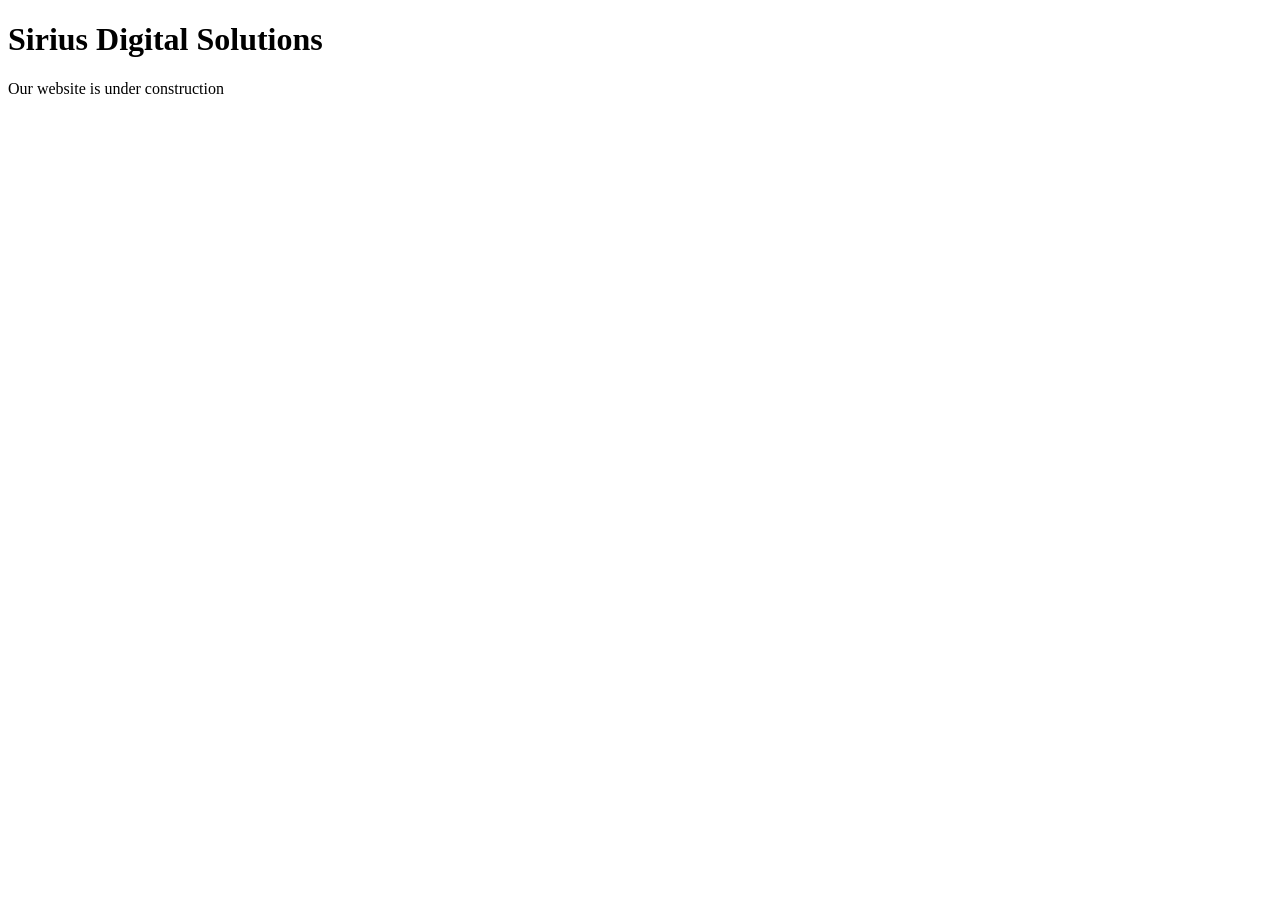
==== docs/index.html @ e901e03c "add index.html" ====
<!DOCTYPE html>
<html lang="en">
  <head>
    <meta charset="UTF-8" />
    <meta http-equiv="X-UA-Compatible" content="IE=edge" />
    <meta name="viewport" content="width=device-width, initial-scale=1.0" />
    <title>Sirius Digital Solutions</title>
  </head>
  <body>
    <h1>Sirius Digital Solutions</h1>
    <p>Our website is under construction</p>
  </body>
</html>
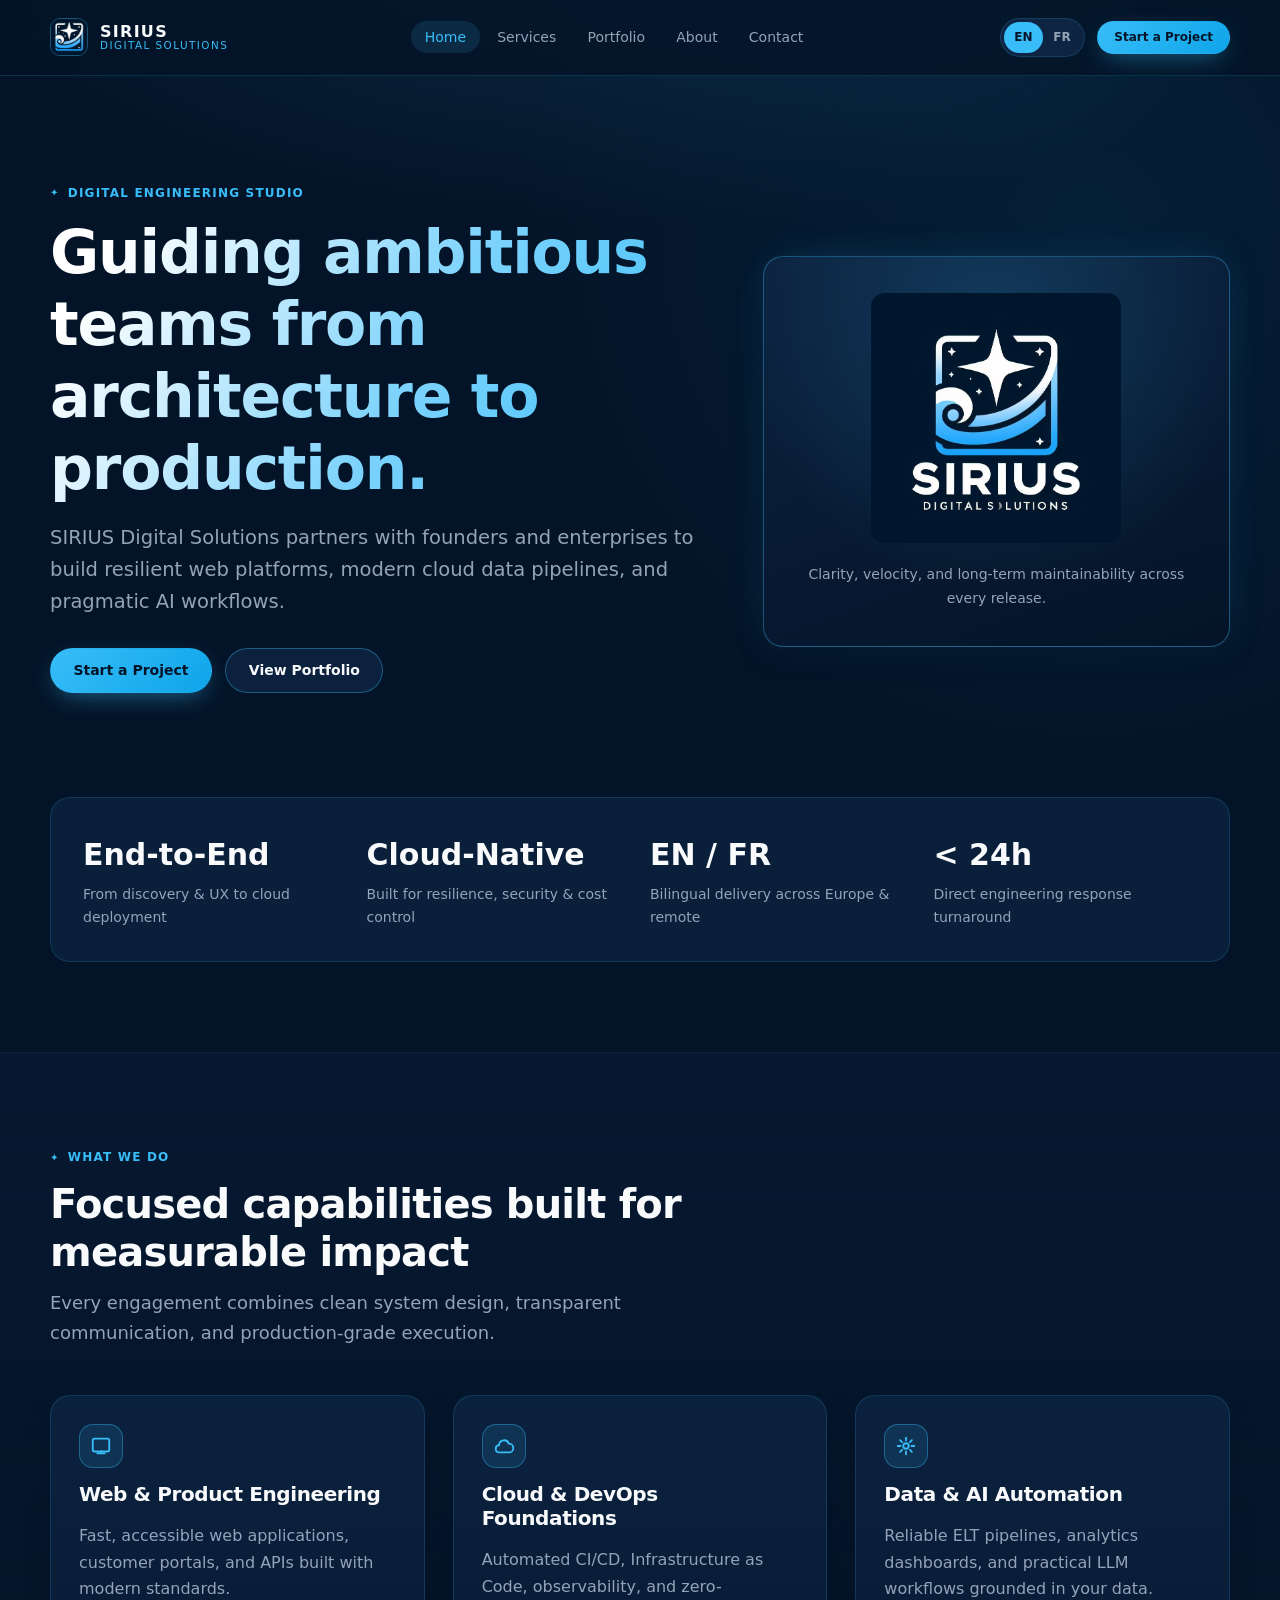
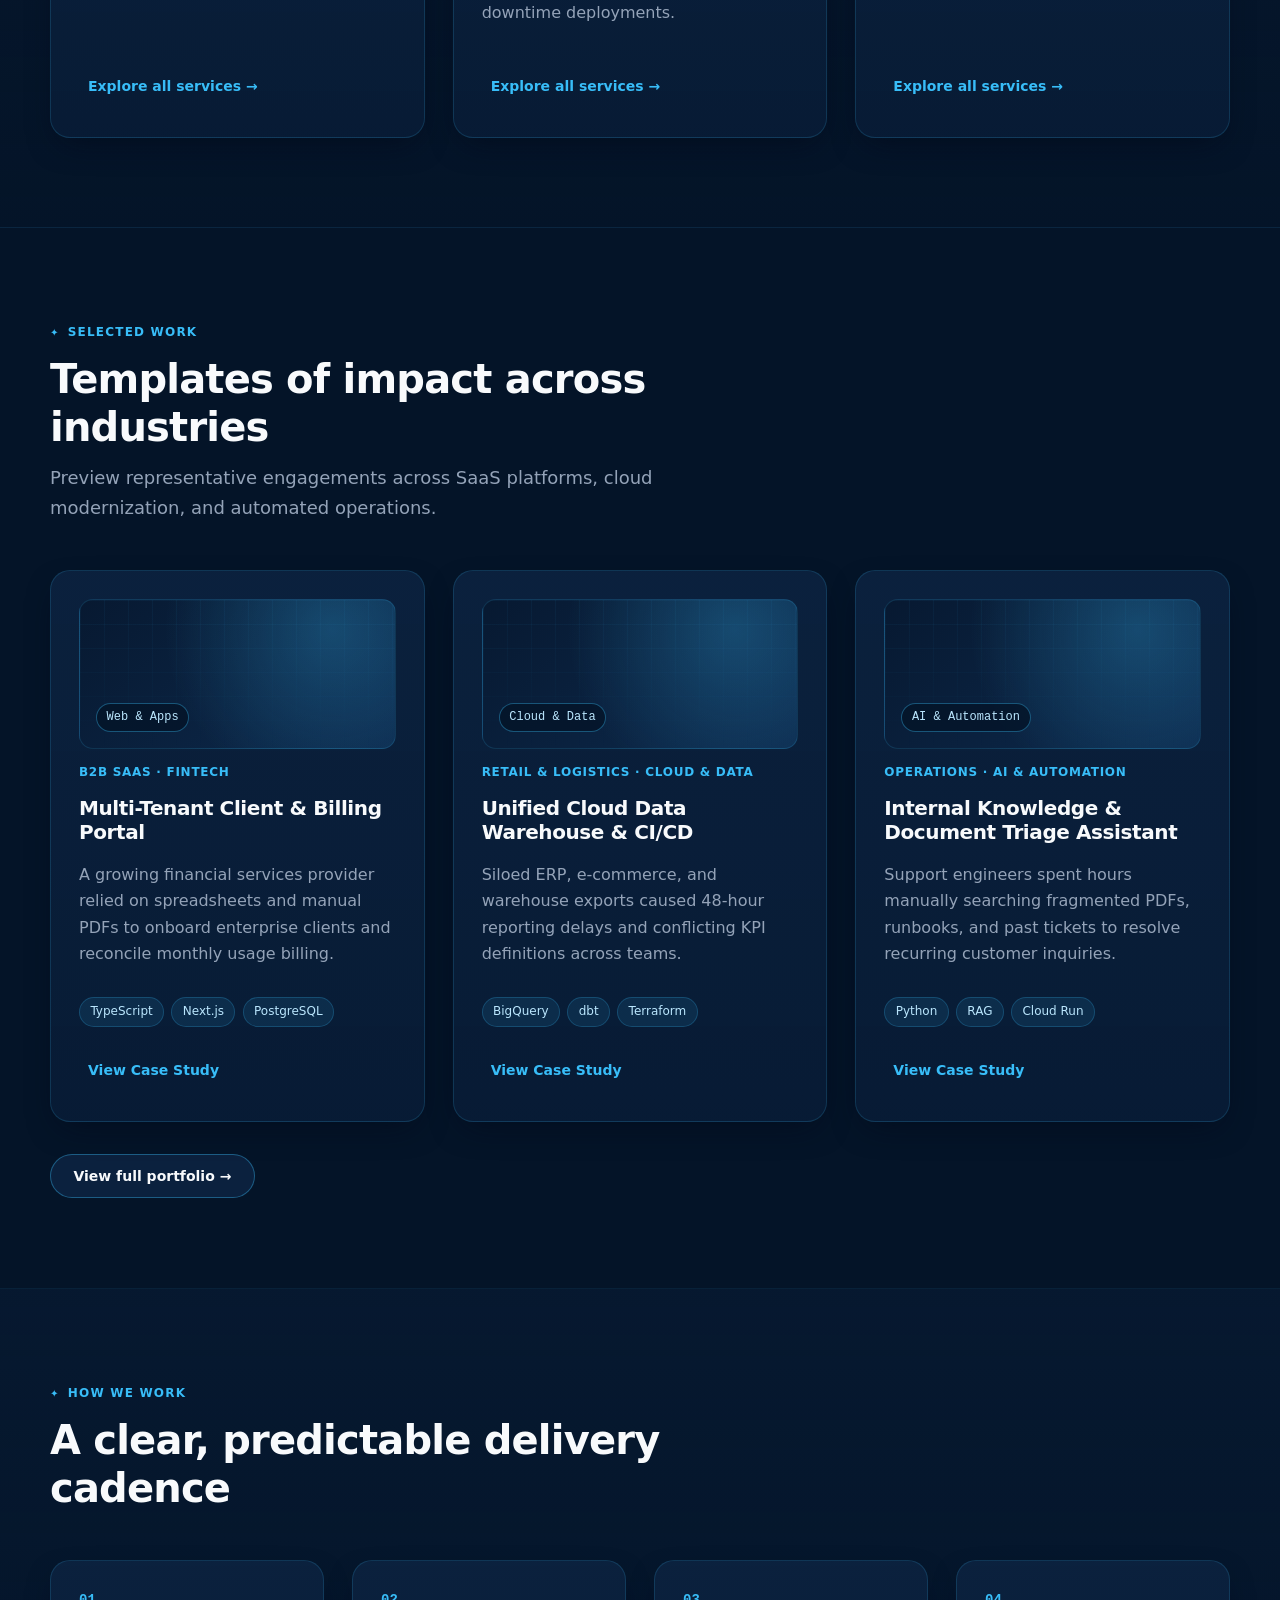
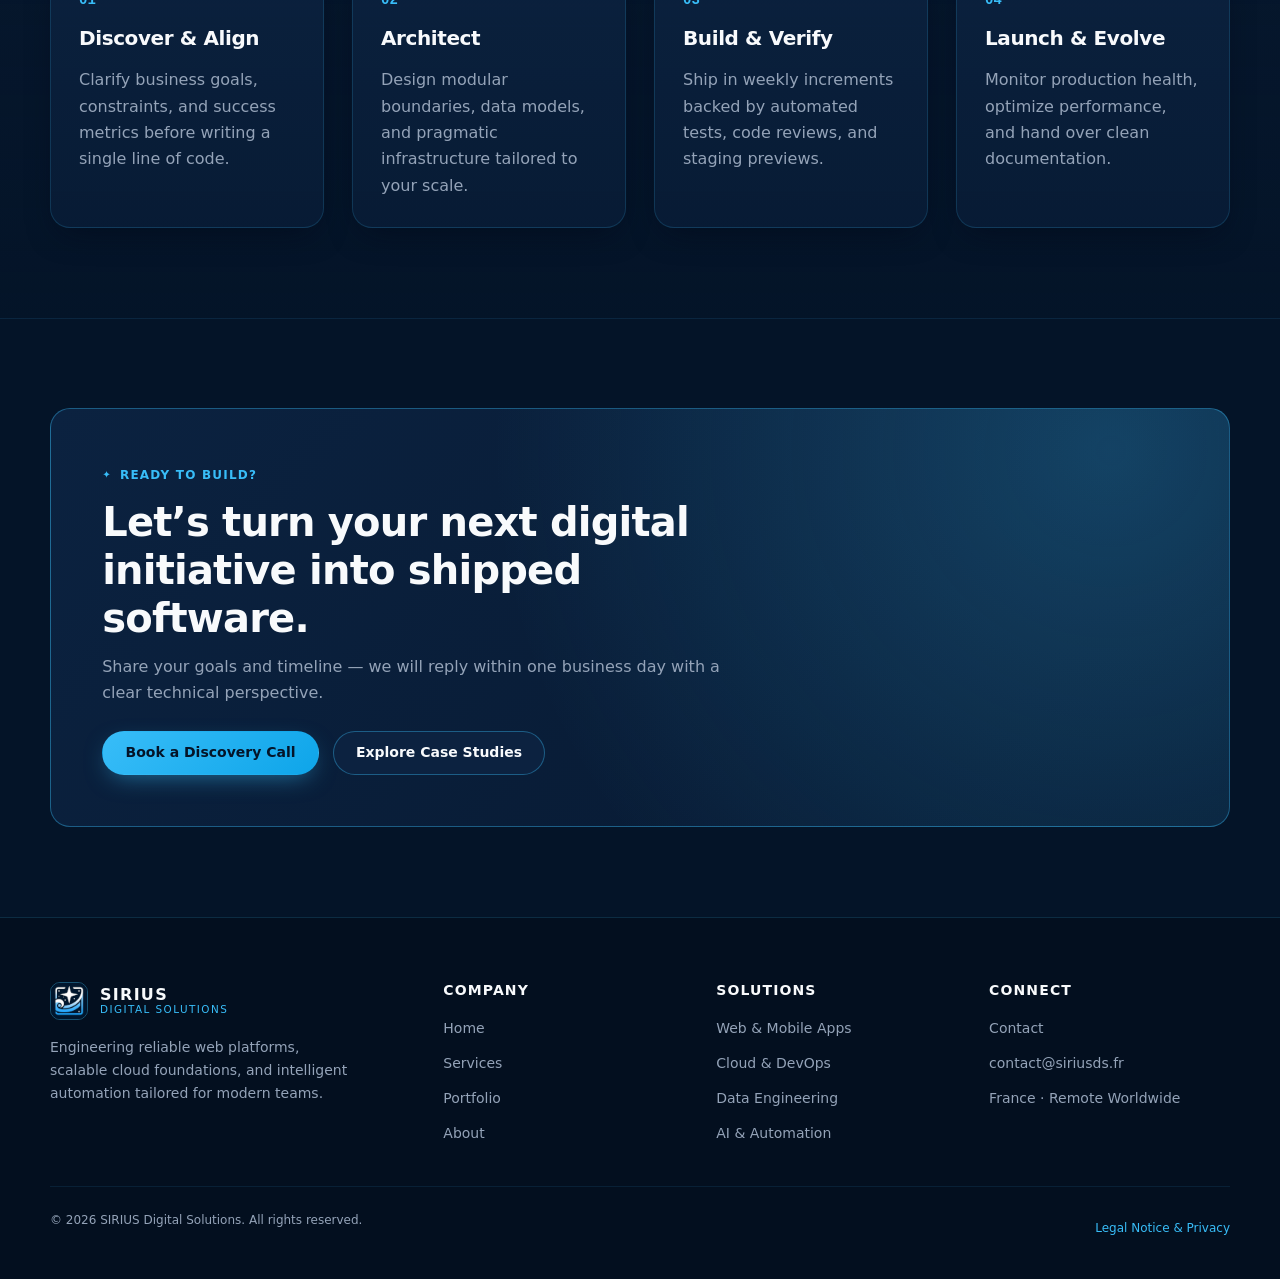
==== commit 651eb45d: "feat(site): add bilingual website templates for SIRIUS Digital Solutions Add zero-build EN/FR static" ====
--- a/docs/index.html
+++ b/docs/index.html
@@ -2,12 +2,413 @@
 <html lang="en">
   <head>
     <meta charset="UTF-8" />
-    <meta http-equiv="X-UA-Compatible" content="IE=edge" />
     <meta name="viewport" content="width=device-width, initial-scale=1.0" />
-    <title>Sirius Digital Solutions</title>
+    <title>SIRIUS Digital Solutions — Software, Cloud &amp; AI Engineering</title>
+    <meta
+      name="description"
+      content="SIRIUS Digital Solutions designs and builds custom web platforms, cloud data architectures, and practical AI automation."
+    />
+    <link rel="canonical" href="https://www.siriusds.fr/" />
+    <meta property="og:type" content="website" />
+    <meta property="og:title" content="SIRIUS Digital Solutions" />
+    <meta
+      property="og:description"
+      content="Custom web platforms, cloud architectures, data engineering, and pragmatic AI automation."
+    />
+    <meta property="og:url" content="https://www.siriusds.fr/" />
+    <meta property="og:image" content="https://www.siriusds.fr/assets/images/sirius-logo.png" />
+    <link rel="icon" type="image/png" href="assets/images/favicon.png" />
+
+    <link rel="stylesheet" href="assets/css/tokens.css" />
+    <link rel="stylesheet" href="assets/css/base.css" />
+    <link rel="stylesheet" href="assets/css/layout.css" />
+    <link rel="stylesheet" href="assets/css/components.css" />
+    <link rel="stylesheet" href="assets/css/pages.css" />
   </head>
-  <body>
-    <h1>Sirius Digital Solutions</h1>
-    <p>Our website is under construction</p>
+  <body data-page="home">
+    <a class="skip-link" href="#main-content" data-i18n="skip.content">Skip to main content</a>
+
+    <header class="site-header">
+      <div class="container header-inner">
+        <a class="brand" href="index.html">
+          <img class="brand-mark" src="assets/images/favicon.png" alt="SIRIUS Digital Solutions" width="38" height="38" />
+          <span class="brand-text">
+            <span class="brand-name">SIRIUS</span>
+            <span class="brand-sub">DIGITAL SOLUTIONS</span>
+          </span>
+        </a>
+
+        <nav class="nav-desktop" aria-label="Primary navigation">
+          <ul class="nav-list">
+            <li><a class="nav-link" href="index.html" data-i18n="nav.home">Home</a></li>
+            <li><a class="nav-link" href="services.html" data-i18n="nav.services">Services</a></li>
+            <li><a class="nav-link" href="portfolio.html" data-i18n="nav.portfolio">Portfolio</a></li>
+            <li><a class="nav-link" href="about.html" data-i18n="nav.about">About</a></li>
+            <li><a class="nav-link" href="contact.html" data-i18n="nav.contact">Contact</a></li>
+          </ul>
+        </nav>
+
+        <div class="header-actions">
+          <div class="lang-switch" role="group" aria-label="Language switcher">
+            <button type="button" class="lang-btn" data-lang-btn="en" aria-pressed="true">EN</button>
+            <button type="button" class="lang-btn" data-lang-btn="fr" aria-pressed="false">FR</button>
+          </div>
+          <a class="btn btn-primary btn-sm header-cta" href="contact.html" data-i18n="nav.cta">
+            Start a Project
+          </a>
+          <button
+            type="button"
+            id="nav-toggle"
+            class="nav-toggle"
+            aria-controls="nav-mobile"
+            aria-expanded="false"
+            aria-label="Open navigation menu"
+          >
+            <svg width="20" height="20" viewBox="0 0 24 24" fill="none" stroke="currentColor" stroke-width="2" aria-hidden="true">
+              <path d="M4 7h16M4 12h16M4 17h16" stroke-linecap="round" />
+            </svg>
+          </button>
+        </div>
+      </div>
+
+      <nav id="nav-mobile" class="nav-mobile" aria-label="Mobile navigation">
+        <ul class="nav-list">
+          <li><a class="nav-link" href="index.html" data-i18n="nav.home">Home</a></li>
+          <li><a class="nav-link" href="services.html" data-i18n="nav.services">Services</a></li>
+          <li><a class="nav-link" href="portfolio.html" data-i18n="nav.portfolio">Portfolio</a></li>
+          <li><a class="nav-link" href="about.html" data-i18n="nav.about">About</a></li>
+          <li><a class="nav-link" href="contact.html" data-i18n="nav.contact">Contact</a></li>
+        </ul>
+        <div class="nav-mobile-actions">
+          <a class="btn btn-primary" href="contact.html" data-i18n="nav.cta">Start a Project</a>
+        </div>
+      </nav>
+    </header>
+
+    <main id="main-content">
+      <!-- Hero -->
+      <section class="hero">
+        <div class="container hero-grid">
+          <div>
+            <span class="eyebrow" data-i18n="home.hero.eyebrow">Digital Engineering Studio</span>
+            <h1 class="hero-title gradient-text" data-i18n="home.hero.title">
+              Guiding ambitious teams from architecture to production.
+            </h1>
+            <p class="hero-lead" data-i18n="home.hero.lead">
+              SIRIUS Digital Solutions partners with founders and enterprises to build resilient web platforms, modern cloud data pipelines, and pragmatic AI workflows.
+            </p>
+            <div class="hero-actions">
+              <a class="btn btn-primary" href="contact.html" data-i18n="home.hero.ctaPrimary">
+                Start a Project
+              </a>
+              <a class="btn btn-secondary" href="portfolio.html" data-i18n="home.hero.ctaSecondary">
+                View Portfolio
+              </a>
+            </div>
+          </div>
+
+          <aside class="hero-card">
+            <img
+              class="hero-logo"
+              src="assets/images/sirius-logo.png"
+              alt="SIRIUS Digital Solutions brand emblem"
+              width="250"
+              height="250"
+            />
+            <p class="hero-caption" data-i18n="home.hero.cardCaption">
+              Clarity, velocity, and long-term maintainability across every release.
+            </p>
+          </aside>
+        </div>
+      </section>
+
+      <!-- Key Pillars Strip -->
+      <section class="section" style="padding-top: 0">
+        <div class="container">
+          <div class="stats-strip">
+            <div class="stat-item">
+              <span class="stat-value" data-i18n="home.stats.1.val">End-to-End</span>
+              <span class="stat-label" data-i18n="home.stats.1.lbl">From discovery &amp; UX to cloud deployment</span>
+            </div>
+            <div class="stat-item">
+              <span class="stat-value" data-i18n="home.stats.2.val">Cloud-Native</span>
+              <span class="stat-label" data-i18n="home.stats.2.lbl">Built for resilience, security &amp; cost control</span>
+            </div>
+            <div class="stat-item">
+              <span class="stat-value" data-i18n="home.stats.3.val">EN / FR</span>
+              <span class="stat-label" data-i18n="home.stats.3.lbl">Bilingual delivery across Europe &amp; remote</span>
+            </div>
+            <div class="stat-item">
+              <span class="stat-value" data-i18n="home.stats.4.val">&lt; 24h</span>
+              <span class="stat-label" data-i18n="home.stats.4.lbl">Direct engineering response turnaround</span>
+            </div>
+          </div>
+        </div>
+      </section>
+
+      <!-- Services Preview -->
+      <section class="section section-muted">
+        <div class="container">
+          <div class="section-header">
+            <span class="eyebrow" data-i18n="home.services.eyebrow">What We Do</span>
+            <h2 class="section-title" data-i18n="home.services.title">
+              Focused capabilities built for measurable impact
+            </h2>
+            <p class="section-lead" data-i18n="home.services.lead">
+              Every engagement combines clean system design, transparent communication, and production-grade execution.
+            </p>
+          </div>
+
+          <div class="grid grid-3">
+            <article class="card">
+              <div class="card-icon" aria-hidden="true">
+                <svg width="22" height="22" viewBox="0 0 24 24" fill="none" stroke="currentColor" stroke-width="2">
+                  <rect x="3" y="4" width="18" height="14" rx="2" />
+                  <path d="M8 20h8M12 18v2" stroke-linecap="round" />
+                </svg>
+              </div>
+              <h3 class="card-title" data-i18n="home.services.1.title">Web &amp; Product Engineering</h3>
+              <p data-i18n="home.services.1.desc">
+                Fast, accessible web applications, customer portals, and APIs built with modern standards.
+              </p>
+              <div class="card-footer">
+                <a class="btn btn-ghost" href="services.html" data-i18n="home.services.more">Explore all services →</a>
+              </div>
+            </article>
+
+            <article class="card">
+              <div class="card-icon" aria-hidden="true">
+                <svg width="22" height="22" viewBox="0 0 24 24" fill="none" stroke="currentColor" stroke-width="2">
+                  <path d="M17.5 19H7a4 4 0 0 1-.4-7.98A5.5 5.5 0 0 1 17.3 9.5 4.5 4.5 0 0 1 17.5 19Z" />
+                </svg>
+              </div>
+              <h3 class="card-title" data-i18n="home.services.2.title">Cloud &amp; DevOps Foundations</h3>
+              <p data-i18n="home.services.2.desc">
+                Automated CI/CD, Infrastructure as Code, observability, and zero-downtime deployments.
+              </p>
+              <div class="card-footer">
+                <a class="btn btn-ghost" href="services.html" data-i18n="home.services.more">Explore all services →</a>
+              </div>
+            </article>
+
+            <article class="card">
+              <div class="card-icon" aria-hidden="true">
+                <svg width="22" height="22" viewBox="0 0 24 24" fill="none" stroke="currentColor" stroke-width="2">
+                  <path d="M12 3v3m0 12v3M3 12h3m12 0h3M5.6 5.6l2.1 2.1m8.6 8.6 2.1 2.1M18.4 5.6l-2.1 2.1M7.7 16.3l-2.1 2.1" stroke-linecap="round" />
+                  <circle cx="12" cy="12" r="3" />
+                </svg>
+              </div>
+              <h3 class="card-title" data-i18n="home.services.3.title">Data &amp; AI Automation</h3>
+              <p data-i18n="home.services.3.desc">
+                Reliable ELT pipelines, analytics dashboards, and practical LLM workflows grounded in your data.
+              </p>
+              <div class="card-footer">
+                <a class="btn btn-ghost" href="services.html" data-i18n="home.services.more">Explore all services →</a>
+              </div>
+            </article>
+          </div>
+        </div>
+      </section>
+
+      <!-- Featured Portfolio Preview -->
+      <section class="section">
+        <div class="container">
+          <div class="section-header">
+            <span class="eyebrow" data-i18n="home.work.eyebrow">Selected Work</span>
+            <h2 class="section-title" data-i18n="home.work.title">
+              Templates of impact across industries
+            </h2>
+            <p class="section-lead" data-i18n="home.work.lead">
+              Preview representative engagements across SaaS platforms, cloud modernization, and automated operations.
+            </p>
+          </div>
+
+          <div id="portfolio-grid" class="grid grid-3">
+            <article class="card project-card" data-project-id="saas-portal" data-category="web">
+              <div class="project-thumb">
+                <span class="project-thumb-label">Web &amp; Apps</span>
+              </div>
+              <span class="card-meta" data-project-sector>B2B SaaS · FinTech</span>
+              <h3 class="card-title" data-project-title>Multi-Tenant Client &amp; Billing Portal</h3>
+              <p data-project-summary></p>
+              <div class="tag-list">
+                <span class="tag">TypeScript</span>
+                <span class="tag">Next.js</span>
+                <span class="tag">PostgreSQL</span>
+              </div>
+              <div class="card-footer">
+                <a class="btn btn-ghost" href="portfolio.html?project=saas-portal" data-i18n="portfolio.btn.inspect">View Case Study</a>
+              </div>
+            </article>
+
+            <article class="card project-card" data-project-id="cloud-lakehouse" data-category="cloud">
+              <div class="project-thumb">
+                <span class="project-thumb-label">Cloud &amp; Data</span>
+              </div>
+              <span class="card-meta" data-project-sector>Retail &amp; Logistics · Cloud &amp; Data</span>
+              <h3 class="card-title" data-project-title>Unified Cloud Data Warehouse &amp; CI/CD</h3>
+              <p data-project-summary></p>
+              <div class="tag-list">
+                <span class="tag">BigQuery</span>
+                <span class="tag">dbt</span>
+                <span class="tag">Terraform</span>
+              </div>
+              <div class="card-footer">
+                <a class="btn btn-ghost" href="portfolio.html?project=cloud-lakehouse" data-i18n="portfolio.btn.inspect">View Case Study</a>
+              </div>
+            </article>
+
+            <article class="card project-card" data-project-id="ai-ops-copilot" data-category="ai">
+              <div class="project-thumb">
+                <span class="project-thumb-label">AI &amp; Automation</span>
+              </div>
+              <span class="card-meta" data-project-sector>Operations · AI &amp; Automation</span>
+              <h3 class="card-title" data-project-title>Internal Knowledge &amp; Document Triage Assistant</h3>
+              <p data-project-summary></p>
+              <div class="tag-list">
+                <span class="tag">Python</span>
+                <span class="tag">RAG</span>
+                <span class="tag">Cloud Run</span>
+              </div>
+              <div class="card-footer">
+                <a class="btn btn-ghost" href="portfolio.html?project=ai-ops-copilot" data-i18n="portfolio.btn.inspect">View Case Study</a>
+              </div>
+            </article>
+          </div>
+
+          <div style="margin-top: 2rem">
+            <a class="btn btn-secondary" href="portfolio.html" data-i18n="home.work.more">
+              View full portfolio →
+            </a>
+          </div>
+        </div>
+      </section>
+
+      <!-- Delivery Process -->
+      <section class="section section-muted">
+        <div class="container">
+          <div class="section-header">
+            <span class="eyebrow" data-i18n="home.process.eyebrow">How We Work</span>
+            <h2 class="section-title" data-i18n="home.process.title">
+              A clear, predictable delivery cadence
+            </h2>
+          </div>
+
+          <div class="grid grid-4">
+            <article class="card">
+              <span class="step-num">01</span>
+              <h3 class="card-title" data-i18n="home.process.1.title">Discover &amp; Align</h3>
+              <p data-i18n="home.process.1.desc">
+                Clarify business goals, constraints, and success metrics before writing a single line of code.
+              </p>
+            </article>
+            <article class="card">
+              <span class="step-num">02</span>
+              <h3 class="card-title" data-i18n="home.process.2.title">Architect</h3>
+              <p data-i18n="home.process.2.desc">
+                Design modular boundaries, data models, and pragmatic infrastructure tailored to your scale.
+              </p>
+            </article>
+            <article class="card">
+              <span class="step-num">03</span>
+              <h3 class="card-title" data-i18n="home.process.3.title">Build &amp; Verify</h3>
+              <p data-i18n="home.process.3.desc">
+                Ship in weekly increments backed by automated tests, code reviews, and staging previews.
+              </p>
+            </article>
+            <article class="card">
+              <span class="step-num">04</span>
+              <h3 class="card-title" data-i18n="home.process.4.title">Launch &amp; Evolve</h3>
+              <p data-i18n="home.process.4.desc">
+                Monitor production health, optimize performance, and hand over clean documentation.
+              </p>
+            </article>
+          </div>
+        </div>
+      </section>
+
+      <!-- Final CTA Banner -->
+      <section class="section">
+        <div class="container">
+          <div class="cta-banner">
+            <div class="cta-banner-copy">
+              <span class="eyebrow" data-i18n="cta.eyebrow">Ready to build?</span>
+              <h2 class="section-title" data-i18n="cta.title">
+                Let’s turn your next digital initiative into shipped software.
+              </h2>
+              <p data-i18n="cta.desc">
+                Share your goals and timeline — we will reply within one business day with a clear technical perspective.
+              </p>
+            </div>
+            <div class="hero-actions" style="margin-bottom: 0">
+              <a class="btn btn-primary" href="contact.html" data-i18n="cta.primary">Book a Discovery Call</a>
+              <a class="btn btn-secondary" href="portfolio.html" data-i18n="cta.secondary">Explore Case Studies</a>
+            </div>
+          </div>
+        </div>
+      </section>
+    </main>
+
+    <footer class="site-footer">
+      <div class="container">
+        <div class="footer-grid">
+          <div class="footer-col">
+            <a class="brand" href="index.html" style="margin-bottom: 1rem">
+              <img class="brand-mark" src="assets/images/favicon.png" alt="SIRIUS Digital Solutions" width="34" height="34" />
+              <span class="brand-text">
+                <span class="brand-name">SIRIUS</span>
+                <span class="brand-sub">DIGITAL SOLUTIONS</span>
+              </span>
+            </a>
+            <p style="font-size: var(--text-sm); max-width: 34ch" data-i18n="footer.tagline">
+              Engineering reliable web platforms, scalable cloud foundations, and intelligent automation tailored for modern teams.
+            </p>
+          </div>
+
+          <div class="footer-col">
+            <h3 data-i18n="footer.company">Company</h3>
+            <ul class="footer-links">
+              <li><a href="index.html" data-i18n="nav.home">Home</a></li>
+              <li><a href="services.html" data-i18n="nav.services">Services</a></li>
+              <li><a href="portfolio.html" data-i18n="nav.portfolio">Portfolio</a></li>
+              <li><a href="about.html" data-i18n="nav.about">About</a></li>
+            </ul>
+          </div>
+
+          <div class="footer-col">
+            <h3 data-i18n="footer.solutions">Solutions</h3>
+            <ul class="footer-links">
+              <li><a href="services.html" data-i18n="footer.sol.web">Web &amp; Mobile Apps</a></li>
+              <li><a href="services.html" data-i18n="footer.sol.cloud">Cloud &amp; DevOps</a></li>
+              <li><a href="services.html" data-i18n="footer.sol.data">Data Engineering</a></li>
+              <li><a href="services.html" data-i18n="footer.sol.ai">AI &amp; Automation</a></li>
+            </ul>
+          </div>
+
+          <div class="footer-col">
+            <h3 data-i18n="footer.connect">Connect</h3>
+            <ul class="footer-links">
+              <li><a href="contact.html" data-i18n="nav.contact">Contact</a></li>
+              <li><a href="mailto:contact@siriusds.fr">contact@siriusds.fr</a></li>
+              <li><span style="font-size: var(--text-sm); color: var(--text-secondary)" data-i18n="footer.location">France · Remote Worldwide</span></li>
+            </ul>
+          </div>
+        </div>
+
+        <div class="footer-bottom">
+          <p>
+            © <span data-year>2026</span> SIRIUS Digital Solutions.
+            <span data-i18n="footer.rights">All rights reserved.</span>
+          </p>
+          <div class="footer-legal">
+            <a href="legal.html" data-i18n="footer.legal">Legal Notice &amp; Privacy</a>
+          </div>
+        </div>
+      </div>
+    </footer>
+
+    <script src="assets/js/i18n.js"></script>
+    <script src="assets/js/main.js"></script>
+    <script src="assets/js/portfolio.js"></script>
   </body>
 </html>
--- a/docs/assets/css/tokens.css
+++ b/docs/assets/css/tokens.css
@@ -0,0 +1,65 @@
+:root {
+  color-scheme: dark;
+
+  /* Brand Palette — derived from SIRIUS Digital Solutions emblem */
+  --bg-canvas: #041428;
+  --bg-surface: #081c36;
+  --bg-elevated: #0d2442;
+  --bg-elevated-hover: #122d52;
+  --bg-glass: rgba(4, 20, 40, 0.82);
+
+  --text-primary: #f8fafc;
+  --text-secondary: #94a3b8;
+  --text-muted: #64748b;
+
+  --accent: #38bdf8;
+  --accent-strong: #0ea5e9;
+  --accent-soft: rgba(56, 189, 248, 0.12);
+  --accent-glow: rgba(56, 189, 248, 0.28);
+
+  --border: rgba(56, 189, 248, 0.16);
+  --border-strong: rgba(56, 189, 248, 0.38);
+
+  --success: #34d399;
+  --success-soft: rgba(52, 211, 153, 0.14);
+  --warning: #fbbf24;
+  --warning-soft: rgba(251, 191, 36, 0.14);
+  --danger: #fb7185;
+  --danger-soft: rgba(251, 113, 133, 0.14);
+
+  /* Typography */
+  --font-sans: "Plus Jakarta Sans", "Inter", system-ui, -apple-system, BlinkMacSystemFont,
+    "Segoe UI", Roboto, sans-serif;
+  --font-mono: ui-monospace, SFMono-Regular, Menlo, Monaco, Consolas, monospace;
+
+  --text-xs: 0.75rem;
+  --text-sm: 0.875rem;
+  --text-base: 1rem;
+  --text-lg: 1.125rem;
+  --text-xl: 1.25rem;
+  --text-2xl: clamp(1.5rem, 2.4vw, 1.875rem);
+  --text-3xl: clamp(1.875rem, 3.2vw, 2.5rem);
+  --text-hero: clamp(2.35rem, 5vw, 3.75rem);
+
+  /* Spacing & Layout */
+  --container-max: 1180px;
+  --gutter: clamp(1rem, 3vw, 2rem);
+  --section-py: clamp(3.5rem, 7vw, 6rem);
+  --header-height: 76px;
+
+  /* Radii */
+  --radius-sm: 0.5rem;
+  --radius-md: 0.875rem;
+  --radius-lg: 1.25rem;
+  --radius-full: 9999px;
+
+  /* Shadows */
+  --shadow-card: 0 12px 32px -12px rgba(2, 8, 23, 0.65);
+  --shadow-glow: 0 0 40px -10px rgba(56, 189, 248, 0.25);
+
+  /* Motion */
+  --ease-out: cubic-bezier(0.22, 1, 0.36, 1);
+  --duration-fast: 180ms;
+  --duration-base: 280ms;
+}
+
--- a/docs/assets/css/base.css
+++ b/docs/assets/css/base.css
@@ -0,0 +1,254 @@
+*,
+*::before,
+*::after {
+  box-sizing: border-box;
+}
+
+html {
+  scroll-behavior: smooth;
+  -webkit-text-size-adjust: 100%;
+}
+
+body {
+  margin: 0;
+  font-family: var(--font-sans);
+  font-size: var(--text-base);
+  line-height: 1.65;
+  color: var(--text-primary);
+  background-color: var(--bg-canvas);
+  background-image:
+    radial-gradient(ellipse 80% 50% at 50% -10%, rgba(56, 189, 248, 0.14), transparent 70%),
+    radial-gradient(circle at 85% 25%, rgba(14, 165, 233, 0.08), transparent 45%);
+  background-attachment: fixed;
+  min-height: 100dvh;
+  display: flex;
+  flex-direction: column;
+  overflow-x: hidden;
+}
+
+main {
+  flex: 1 0 auto;
+}
+
+img,
+svg {
+  display: block;
+  max-width: 100%;
+}
+
+h1,
+h2,
+h3,
+h4 {
+  margin: 0 0 0.75rem;
+  line-height: 1.2;
+  letter-spacing: -0.02em;
+  font-weight: 700;
+  color: var(--text-primary);
+}
+
+p {
+  margin: 0 0 1rem;
+  color: var(--text-secondary);
+}
+
+p:last-child {
+  margin-bottom: 0;
+}
+
+a {
+  color: var(--accent);
+  text-decoration: none;
+  transition: color var(--duration-fast) var(--ease-out);
+}
+
+a:hover {
+  color: #7dd3fc;
+}
+
+ul,
+ol {
+  margin: 0;
+  padding: 0;
+  list-style: none;
+}
+
+button,
+input,
+select,
+textarea {
+  font: inherit;
+  color: inherit;
+}
+
+:focus-visible {
+  outline: 2px solid var(--accent);
+  outline-offset: 3px;
+}
+
+.skip-link {
+  position: absolute;
+  top: -100%;
+  left: 1rem;
+  z-index: 1000;
+  padding: 0.75rem 1.25rem;
+  border-radius: var(--radius-sm);
+  background: var(--accent);
+  color: var(--bg-canvas);
+  font-weight: 700;
+}
+
+.skip-link:focus {
+  top: 1rem;
+}
+
+.sr-only {
+  position: absolute;
+  width: 1px;
+  height: 1px;
+  padding: 0;
+  margin: -1px;
+  overflow: hidden;
+  clip: rect(0, 0, 0, 0);
+  white-space: nowrap;
+  border: 0;
+}
+
+.container {
+  width: min(100% - 2 * var(--gutter), var(--container-max));
+  margin-inline: auto;
+}
+
+.section {
+  padding-block: var(--section-py);
+}
+
+.section-muted {
+  background: linear-gradient(
+    180deg,
+    rgba(8, 28, 54, 0.55) 0%,
+    rgba(4, 20, 40, 0.2) 100%
+  );
+  border-block: 1px solid rgba(56, 189, 248, 0.08);
+}
+
+.eyebrow {
+  display: inline-flex;
+  align-items: center;
+  gap: 0.5rem;
+  font-size: var(--text-xs);
+  font-weight: 700;
+  letter-spacing: 0.1em;
+  text-transform: uppercase;
+  color: var(--accent);
+  margin-bottom: 0.75rem;
+}
+
+.eyebrow::before {
+  content: "✦";
+  font-size: 0.85em;
+}
+
+.section-header {
+  max-width: 680px;
+  margin-bottom: clamp(2rem, 4vw, 3rem);
+}
+
+.section-header.centered {
+  margin-inline: auto;
+  text-align: center;
+}
+
+.section-title {
+  font-size: var(--text-3xl);
+}
+
+.section-lead {
+  font-size: var(--text-lg);
+  color: var(--text-secondary);
+}
+
+.gradient-text {
+  background: linear-gradient(120deg, #ffffff 10%, #7dd3fc 55%, #38bdf8 100%);
+  -webkit-background-clip: text;
+  background-clip: text;
+  color: transparent;
+}
+
+/* Buttons */
+.btn {
+  display: inline-flex;
+  align-items: center;
+  justify-content: center;
+  gap: 0.5rem;
+  padding: 0.8rem 1.4rem;
+  border-radius: var(--radius-full);
+  border: 1px solid transparent;
+  font-weight: 600;
+  font-size: var(--text-sm);
+  line-height: 1.2;
+  cursor: pointer;
+  transition:
+    transform var(--duration-fast) var(--ease-out),
+    background-color var(--duration-fast) var(--ease-out),
+    border-color var(--duration-fast) var(--ease-out),
+    box-shadow var(--duration-fast) var(--ease-out);
+}
+
+.btn:active {
+  transform: translateY(1px);
+}
+
+.btn-primary {
+  background: linear-gradient(135deg, var(--accent) 0%, var(--accent-strong) 100%);
+  color: var(--bg-canvas);
+  box-shadow: 0 8px 24px -8px rgba(56, 189, 248, 0.55);
+}
+
+.btn-primary:hover {
+  color: var(--bg-canvas);
+  transform: translateY(-1px);
+  box-shadow: 0 12px 28px -8px rgba(56, 189, 248, 0.7);
+}
+
+.btn-secondary {
+  background: rgba(13, 36, 66, 0.85);
+  color: var(--text-primary);
+  border-color: var(--border-strong);
+}
+
+.btn-secondary:hover {
+  color: var(--text-primary);
+  background: var(--bg-elevated-hover);
+  border-color: var(--accent);
+}
+
+.btn-ghost {
+  background: transparent;
+  color: var(--accent);
+  padding-inline: 0.5rem;
+}
+
+.btn-ghost:hover {
+  color: #bae6fd;
+}
+
+.btn-sm {
+  padding: 0.55rem 1rem;
+  font-size: var(--text-xs);
+}
+
+@media (prefers-reduced-motion: reduce) {
+  html {
+    scroll-behavior: auto;
+  }
+
+  *,
+  *::before,
+  *::after {
+    animation-duration: 0.01ms !important;
+    animation-iteration-count: 1 !important;
+    transition-duration: 0.01ms !important;
+  }
+}
+
--- a/docs/assets/css/layout.css
+++ b/docs/assets/css/layout.css
@@ -0,0 +1,284 @@
+/* Header & Navigation */
+.site-header {
+  position: sticky;
+  top: 0;
+  z-index: 100;
+  min-height: var(--header-height);
+  display: flex;
+  align-items: center;
+  background: var(--bg-glass);
+  backdrop-filter: blur(14px);
+  -webkit-backdrop-filter: blur(14px);
+  border-bottom: 1px solid var(--border);
+}
+
+.header-inner {
+  display: flex;
+  align-items: center;
+  justify-content: space-between;
+  gap: 1rem;
+  padding-block: 0.75rem;
+}
+
+.brand {
+  display: inline-flex;
+  align-items: center;
+  gap: 0.75rem;
+  color: var(--text-primary);
+  font-weight: 700;
+  letter-spacing: 0.02em;
+  flex-shrink: 0;
+}
+
+.brand:hover {
+  color: var(--text-primary);
+}
+
+.brand-mark {
+  width: 38px;
+  height: 38px;
+  border-radius: 10px;
+  border: 1px solid var(--border-strong);
+  object-fit: cover;
+}
+
+.brand-text {
+  display: flex;
+  flex-direction: column;
+  line-height: 1.05;
+}
+
+.brand-name {
+  font-size: 1rem;
+  letter-spacing: 0.08em;
+}
+
+.brand-sub {
+  font-size: 0.65rem;
+  font-weight: 500;
+  letter-spacing: 0.14em;
+  color: var(--accent);
+}
+
+.nav-desktop {
+  display: flex;
+  align-items: center;
+  gap: 1.5rem;
+}
+
+.nav-list {
+  display: flex;
+  align-items: center;
+  gap: 0.25rem;
+}
+
+.nav-link {
+  padding: 0.5rem 0.85rem;
+  border-radius: var(--radius-full);
+  font-size: var(--text-sm);
+  font-weight: 500;
+  color: var(--text-secondary);
+}
+
+.nav-link:hover,
+.nav-link[aria-current="page"] {
+  color: var(--text-primary);
+  background: var(--accent-soft);
+}
+
+.nav-link[aria-current="page"] {
+  color: var(--accent);
+}
+
+.header-actions {
+  display: flex;
+  align-items: center;
+  gap: 0.75rem;
+}
+
+.lang-switch {
+  display: inline-flex;
+  align-items: center;
+  padding: 0.2rem;
+  border-radius: var(--radius-full);
+  background: var(--bg-elevated);
+  border: 1px solid var(--border);
+}
+
+.lang-btn {
+  border: 0;
+  background: transparent;
+  color: var(--text-secondary);
+  font-size: var(--text-xs);
+  font-weight: 700;
+  padding: 0.35rem 0.65rem;
+  border-radius: var(--radius-full);
+  cursor: pointer;
+  transition: background-color var(--duration-fast) var(--ease-out),
+    color var(--duration-fast) var(--ease-out);
+}
+
+.lang-btn[aria-pressed="true"] {
+  background: var(--accent);
+  color: var(--bg-canvas);
+}
+
+.nav-toggle {
+  display: none;
+  align-items: center;
+  justify-content: center;
+  width: 42px;
+  height: 42px;
+  border-radius: var(--radius-sm);
+  border: 1px solid var(--border-strong);
+  background: var(--bg-elevated);
+  color: var(--text-primary);
+  cursor: pointer;
+}
+
+.nav-mobile {
+  display: none;
+  border-top: 1px solid var(--border);
+  background: var(--bg-surface);
+  padding: 1rem var(--gutter) 1.5rem;
+}
+
+.nav-mobile.is-open {
+  display: block;
+}
+
+.nav-mobile .nav-list {
+  flex-direction: column;
+  align-items: stretch;
+  gap: 0.35rem;
+  margin-bottom: 1rem;
+}
+
+.nav-mobile .nav-link {
+  display: block;
+  padding: 0.75rem 1rem;
+  border-radius: var(--radius-sm);
+}
+
+.nav-mobile-actions {
+  display: flex;
+  align-items: center;
+  justify-content: space-between;
+  gap: 0.75rem;
+  padding-top: 0.75rem;
+  border-top: 1px solid var(--border);
+}
+
+@media (max-width: 900px) {
+  .nav-desktop,
+  .header-cta {
+    display: none;
+  }
+
+  .nav-toggle {
+    display: inline-flex;
+  }
+}
+
+/* Grid helpers */
+.grid {
+  display: grid;
+  gap: clamp(1rem, 2.5vw, 1.75rem);
+}
+
+.grid-2 {
+  grid-template-columns: repeat(2, minmax(0, 1fr));
+}
+
+.grid-3 {
+  grid-template-columns: repeat(3, minmax(0, 1fr));
+}
+
+.grid-4 {
+  grid-template-columns: repeat(4, minmax(0, 1fr));
+}
+
+@media (max-width: 960px) {
+  .grid-4 {
+    grid-template-columns: repeat(2, minmax(0, 1fr));
+  }
+
+  .grid-3 {
+    grid-template-columns: repeat(2, minmax(0, 1fr));
+  }
+}
+
+@media (max-width: 680px) {
+  .grid-2,
+  .grid-3,
+  .grid-4 {
+    grid-template-columns: 1fr;
+  }
+}
+
+/* Footer */
+.site-footer {
+  border-top: 1px solid var(--border);
+  background: #030f1f;
+  padding-block: clamp(2.5rem, 5vw, 4rem) 2rem;
+}
+
+.footer-grid {
+  display: grid;
+  grid-template-columns: 1.5fr repeat(3, minmax(0, 1fr));
+  gap: 2rem;
+  margin-bottom: 2.5rem;
+}
+
+.footer-col h3 {
+  font-size: var(--text-sm);
+  text-transform: uppercase;
+  letter-spacing: 0.08em;
+  color: var(--text-primary);
+  margin-bottom: 1rem;
+}
+
+.footer-links {
+  display: grid;
+  gap: 0.55rem;
+}
+
+.footer-links a {
+  font-size: var(--text-sm);
+  color: var(--text-secondary);
+}
+
+.footer-links a:hover {
+  color: var(--accent);
+}
+
+.footer-bottom {
+  padding-top: 1.5rem;
+  border-top: 1px solid rgba(56, 189, 248, 0.1);
+  display: flex;
+  flex-wrap: wrap;
+  align-items: center;
+  justify-content: space-between;
+  gap: 1rem;
+  font-size: var(--text-xs);
+  color: var(--text-muted);
+}
+
+.footer-legal {
+  display: flex;
+  flex-wrap: wrap;
+  gap: 1.25rem;
+}
+
+@media (max-width: 900px) {
+  .footer-grid {
+    grid-template-columns: repeat(2, minmax(0, 1fr));
+  }
+}
+
+@media (max-width: 560px) {
+  .footer-grid {
+    grid-template-columns: 1fr;
+  }
+}
+
--- a/docs/assets/css/components.css
+++ b/docs/assets/css/components.css
@@ -0,0 +1,400 @@
+/* Cards */
+.card {
+  background: linear-gradient(180deg, rgba(13, 36, 66, 0.82) 0%, rgba(8, 28, 54, 0.92) 100%);
+  border: 1px solid var(--border);
+  border-radius: var(--radius-lg);
+  padding: clamp(1.25rem, 2.5vw, 1.75rem);
+  box-shadow: var(--shadow-card);
+  display: flex;
+  flex-direction: column;
+  gap: 0.85rem;
+  transition:
+    transform var(--duration-base) var(--ease-out),
+    border-color var(--duration-base) var(--ease-out),
+    box-shadow var(--duration-base) var(--ease-out);
+}
+
+.card:hover {
+  transform: translateY(-3px);
+  border-color: var(--border-strong);
+  box-shadow: var(--shadow-card), var(--shadow-glow);
+}
+
+.card-icon {
+  width: 44px;
+  height: 44px;
+  border-radius: var(--radius-md);
+  background: var(--accent-soft);
+  border: 1px solid var(--border-strong);
+  color: var(--accent);
+  display: grid;
+  place-items: center;
+  flex-shrink: 0;
+}
+
+.card-title {
+  font-size: var(--text-xl);
+  margin-bottom: 0.25rem;
+}
+
+.card-meta {
+  font-size: var(--text-xs);
+  font-weight: 600;
+  letter-spacing: 0.06em;
+  text-transform: uppercase;
+  color: var(--accent);
+}
+
+.card-footer {
+  margin-top: auto;
+  padding-top: 0.5rem;
+}
+
+/* Badges & Tags */
+.tag-list {
+  display: flex;
+  flex-wrap: wrap;
+  gap: 0.45rem;
+}
+
+.tag {
+  display: inline-flex;
+  align-items: center;
+  padding: 0.25rem 0.65rem;
+  border-radius: var(--radius-full);
+  font-size: var(--text-xs);
+  font-weight: 500;
+  color: #bae6fd;
+  background: rgba(56, 189, 248, 0.1);
+  border: 1px solid rgba(56, 189, 248, 0.22);
+}
+
+/* Checklist inside cards */
+.check-list {
+  display: grid;
+  gap: 0.5rem;
+  font-size: var(--text-sm);
+  color: var(--text-secondary);
+}
+
+.check-list li {
+  display: flex;
+  align-items: flex-start;
+  gap: 0.5rem;
+}
+
+.check-list li::before {
+  content: "✓";
+  color: var(--accent);
+  font-weight: 700;
+  flex-shrink: 0;
+}
+
+/* Filter Bar */
+.filter-bar {
+  display: flex;
+  flex-wrap: wrap;
+  align-items: center;
+  gap: 0.6rem;
+  margin-bottom: 2rem;
+}
+
+.filter-btn {
+  padding: 0.55rem 1.1rem;
+  border-radius: var(--radius-full);
+  border: 1px solid var(--border);
+  background: var(--bg-surface);
+  color: var(--text-secondary);
+  font-size: var(--text-sm);
+  font-weight: 600;
+  cursor: pointer;
+  transition: all var(--duration-fast) var(--ease-out);
+}
+
+.filter-btn:hover {
+  border-color: var(--border-strong);
+  color: var(--text-primary);
+}
+
+.filter-btn[aria-pressed="true"] {
+  background: var(--accent);
+  border-color: var(--accent);
+  color: var(--bg-canvas);
+}
+
+/* Stats Strip */
+.stats-strip {
+  display: grid;
+  grid-template-columns: repeat(4, minmax(0, 1fr));
+  gap: 1.25rem;
+  padding: clamp(1.5rem, 3vw, 2rem);
+  border-radius: var(--radius-lg);
+  background: rgba(13, 36, 66, 0.72);
+  border: 1px solid var(--border);
+}
+
+.stat-item {
+  display: flex;
+  flex-direction: column;
+  gap: 0.25rem;
+}
+
+.stat-value {
+  font-size: var(--text-2xl);
+  font-weight: 800;
+  color: var(--text-primary);
+}
+
+.stat-label {
+  font-size: var(--text-sm);
+  color: var(--text-secondary);
+}
+
+@media (max-width: 820px) {
+  .stats-strip {
+    grid-template-columns: repeat(2, minmax(0, 1fr));
+  }
+}
+
+@media (max-width: 480px) {
+  .stats-strip {
+    grid-template-columns: 1fr;
+  }
+}
+
+/* FAQ Accordion (<details>) */
+.faq-list {
+  display: grid;
+  gap: 0.85rem;
+  max-width: 820px;
+}
+
+.faq-item {
+  border-radius: var(--radius-md);
+  border: 1px solid var(--border);
+  background: var(--bg-surface);
+  overflow: hidden;
+}
+
+.faq-item summary {
+  padding: 1.15rem 1.35rem;
+  font-weight: 600;
+  color: var(--text-primary);
+  cursor: pointer;
+  list-style: none;
+  display: flex;
+  align-items: center;
+  justify-content: space-between;
+  gap: 1rem;
+}
+
+.faq-item summary::-webkit-details-marker {
+  display: none;
+}
+
+.faq-item summary::after {
+  content: "+";
+  font-size: 1.25rem;
+  color: var(--accent);
+  transition: transform var(--duration-fast) var(--ease-out);
+}
+
+.faq-item[open] summary::after {
+  content: "−";
+}
+
+.faq-body {
+  padding: 0 1.35rem 1.2rem;
+  font-size: var(--text-sm);
+  color: var(--text-secondary);
+}
+
+/* Native <dialog> Modal */
+dialog.case-dialog {
+  width: min(720px, calc(100% - 2rem));
+  max-height: min(88dvh, 780px);
+  padding: 0;
+  border: 1px solid var(--border-strong);
+  border-radius: var(--radius-lg);
+  background: var(--bg-surface);
+  color: var(--text-primary);
+  box-shadow: 0 24px 64px rgba(0, 0, 0, 0.72);
+  overflow: auto;
+}
+
+dialog.case-dialog::backdrop {
+  background: rgba(2, 10, 22, 0.78);
+  backdrop-filter: blur(6px);
+}
+
+.dialog-header {
+  display: flex;
+  align-items: flex-start;
+  justify-content: space-between;
+  gap: 1rem;
+  padding: 1.5rem 1.5rem 1rem;
+  border-bottom: 1px solid var(--border);
+}
+
+.dialog-close {
+  width: 36px;
+  height: 36px;
+  border-radius: var(--radius-full);
+  border: 1px solid var(--border);
+  background: var(--bg-elevated);
+  color: var(--text-primary);
+  cursor: pointer;
+  flex-shrink: 0;
+}
+
+.dialog-close:hover {
+  border-color: var(--accent);
+  color: var(--accent);
+}
+
+.dialog-body {
+  padding: 1.5rem;
+  display: grid;
+  gap: 1.25rem;
+}
+
+.dialog-section h4 {
+  font-size: var(--text-sm);
+  text-transform: uppercase;
+  letter-spacing: 0.07em;
+  color: var(--accent);
+  margin-bottom: 0.35rem;
+}
+
+.dialog-footer {
+  padding: 1rem 1.5rem 1.5rem;
+  border-top: 1px solid var(--border);
+  display: flex;
+  flex-wrap: wrap;
+  justify-content: flex-end;
+  gap: 0.75rem;
+}
+
+/* CTA Banner */
+.cta-banner {
+  padding: clamp(2rem, 4vw, 3.25rem);
+  border-radius: var(--radius-lg);
+  background:
+    radial-gradient(circle at 90% 10%, rgba(56, 189, 248, 0.24), transparent 55%),
+    linear-gradient(135deg, #0b2240 0%, #071931 100%);
+  border: 1px solid var(--border-strong);
+  display: flex;
+  flex-wrap: wrap;
+  align-items: center;
+  justify-content: space-between;
+  gap: 1.5rem;
+}
+
+.cta-banner-copy {
+  max-width: 620px;
+}
+
+/* Form Controls */
+.form-grid {
+  display: grid;
+  gap: 1.15rem;
+}
+
+.form-row-2 {
+  display: grid;
+  grid-template-columns: repeat(2, minmax(0, 1fr));
+  gap: 1.15rem;
+}
+
+@media (max-width: 620px) {
+  .form-row-2 {
+    grid-template-columns: 1fr;
+  }
+}
+
+.form-field {
+  display: grid;
+  gap: 0.4rem;
+}
+
+.form-field label {
+  font-size: var(--text-sm);
+  font-weight: 600;
+  color: var(--text-primary);
+}
+
+.form-control {
+  width: 100%;
+  padding: 0.78rem 0.95rem;
+  border-radius: var(--radius-sm);
+  border: 1px solid var(--border);
+  background: rgba(4, 20, 40, 0.85);
+  color: var(--text-primary);
+  transition: border-color var(--duration-fast) var(--ease-out),
+    box-shadow var(--duration-fast) var(--ease-out);
+}
+
+.form-control::placeholder {
+  color: var(--text-muted);
+}
+
+.form-control:focus {
+  outline: none;
+  border-color: var(--accent);
+  box-shadow: 0 0 0 3px rgba(56, 189, 248, 0.2);
+}
+
+.form-control[aria-invalid="true"] {
+  border-color: var(--danger);
+}
+
+textarea.form-control {
+  min-height: 140px;
+  resize: vertical;
+}
+
+.checkbox-row {
+  display: flex;
+  align-items: flex-start;
+  gap: 0.65rem;
+  font-size: var(--text-sm);
+  color: var(--text-secondary);
+}
+
+.checkbox-row input[type="checkbox"] {
+  margin-top: 0.25rem;
+  accent-color: var(--accent);
+  width: 16px;
+  height: 16px;
+  flex-shrink: 0;
+}
+
+.form-status {
+  padding: 0.9rem 1rem;
+  border-radius: var(--radius-sm);
+  font-size: var(--text-sm);
+  border: 1px solid transparent;
+}
+
+.form-status:empty {
+  display: none;
+}
+
+.form-status.is-success {
+  background: var(--success-soft);
+  border-color: rgba(52, 211, 153, 0.4);
+  color: #a7f3d0;
+}
+
+.form-status.is-warning {
+  background: var(--warning-soft);
+  border-color: rgba(251, 191, 36, 0.4);
+  color: #fde68a;
+}
+
+.form-status.is-error {
+  background: var(--danger-soft);
+  border-color: rgba(251, 113, 133, 0.4);
+  color: #fecdd3;
+}
+
--- a/docs/assets/css/pages.css
+++ b/docs/assets/css/pages.css
@@ -0,0 +1,182 @@
+/* Hero */
+.hero {
+  padding-block: clamp(3.5rem, 8vw, 6.5rem) clamp(2.5rem, 6vw, 4.5rem);
+}
+
+.hero-grid {
+  display: grid;
+  grid-template-columns: 1.25fr 0.9fr;
+  gap: clamp(2rem, 5vw, 4rem);
+  align-items: center;
+}
+
+.hero-title {
+  font-size: var(--text-hero);
+  margin-bottom: 1.15rem;
+}
+
+.hero-lead {
+  font-size: clamp(1.05rem, 1.8vw, 1.22rem);
+  max-width: 58ch;
+  margin-bottom: 1.85rem;
+}
+
+.hero-actions {
+  display: flex;
+  flex-wrap: wrap;
+  gap: 0.85rem;
+  margin-bottom: 2rem;
+}
+
+.hero-card {
+  position: relative;
+  border-radius: var(--radius-lg);
+  padding: clamp(1.5rem, 3vw, 2.25rem);
+  background:
+    radial-gradient(circle at 50% 20%, rgba(56, 189, 248, 0.18), transparent 65%),
+    linear-gradient(160deg, rgba(13, 36, 66, 0.92), rgba(4, 20, 40, 0.96));
+  border: 1px solid var(--border-strong);
+  box-shadow: var(--shadow-card), var(--shadow-glow);
+  display: grid;
+  justify-items: center;
+  text-align: center;
+  gap: 1.25rem;
+}
+
+.hero-logo {
+  width: min(250px, 72%);
+  border-radius: var(--radius-md);
+}
+
+.hero-caption {
+  font-size: var(--text-sm);
+  color: var(--text-secondary);
+}
+
+@media (max-width: 900px) {
+  .hero-grid {
+    grid-template-columns: 1fr;
+  }
+}
+
+/* Inner Page Hero */
+.page-hero {
+  padding-block: clamp(3rem, 6vw, 4.75rem) clamp(2rem, 4vw, 3rem);
+  border-bottom: 1px solid rgba(56, 189, 248, 0.1);
+}
+
+.page-hero h1 {
+  font-size: var(--text-3xl);
+  max-width: 22ch;
+}
+
+.page-hero p {
+  font-size: var(--text-lg);
+  max-width: 64ch;
+}
+
+/* Process Steps */
+.step-num {
+  font-family: var(--font-mono);
+  font-size: var(--text-sm);
+  font-weight: 700;
+  color: var(--accent);
+}
+
+/* Portfolio Visual Header */
+.project-thumb {
+  height: 150px;
+  border-radius: var(--radius-md);
+  border: 1px solid var(--border);
+  background:
+    radial-gradient(circle at 80% 20%, rgba(56, 189, 248, 0.25), transparent 60%),
+    linear-gradient(135deg, #071931 0%, #0d2a4d 100%);
+  display: flex;
+  align-items: flex-end;
+  justify-content: space-between;
+  padding: 1rem;
+  position: relative;
+  overflow: hidden;
+}
+
+.project-thumb::before {
+  content: "";
+  position: absolute;
+  inset: 0;
+  background-image:
+    linear-gradient(rgba(56, 189, 248, 0.08) 1px, transparent 1px),
+    linear-gradient(90deg, rgba(56, 189, 248, 0.08) 1px, transparent 1px);
+  background-size: 24px 24px;
+  mask-image: linear-gradient(180deg, rgba(0, 0, 0, 0.7), transparent);
+}
+
+.project-thumb-label {
+  position: relative;
+  z-index: 1;
+  font-family: var(--font-mono);
+  font-size: var(--text-xs);
+  color: #bae6fd;
+  background: rgba(4, 20, 40, 0.8);
+  border: 1px solid var(--border-strong);
+  padding: 0.25rem 0.6rem;
+  border-radius: var(--radius-full);
+}
+
+.project-card[hidden] {
+  display: none;
+}
+
+/* Contact Layout */
+.contact-layout {
+  display: grid;
+  grid-template-columns: 0.9fr 1.25fr;
+  gap: clamp(1.5rem, 4vw, 3rem);
+  align-items: start;
+}
+
+@media (max-width: 900px) {
+  .contact-layout {
+    grid-template-columns: 1fr;
+  }
+}
+
+.contact-info-list {
+  display: grid;
+  gap: 1rem;
+}
+
+.contact-info-item {
+  display: flex;
+  gap: 0.85rem;
+  align-items: flex-start;
+  padding: 1rem;
+  border-radius: var(--radius-md);
+  background: var(--bg-surface);
+  border: 1px solid var(--border);
+}
+
+/* Legal Prose */
+.prose {
+  max-width: 78ch;
+  display: grid;
+  gap: 1.75rem;
+}
+
+.prose section {
+  padding: 1.5rem;
+  border-radius: var(--radius-md);
+  background: var(--bg-surface);
+  border: 1px solid var(--border);
+}
+
+.prose h2 {
+  font-size: var(--text-xl);
+  color: var(--accent);
+}
+
+.prose ul {
+  display: grid;
+  gap: 0.45rem;
+  color: var(--text-secondary);
+}
+
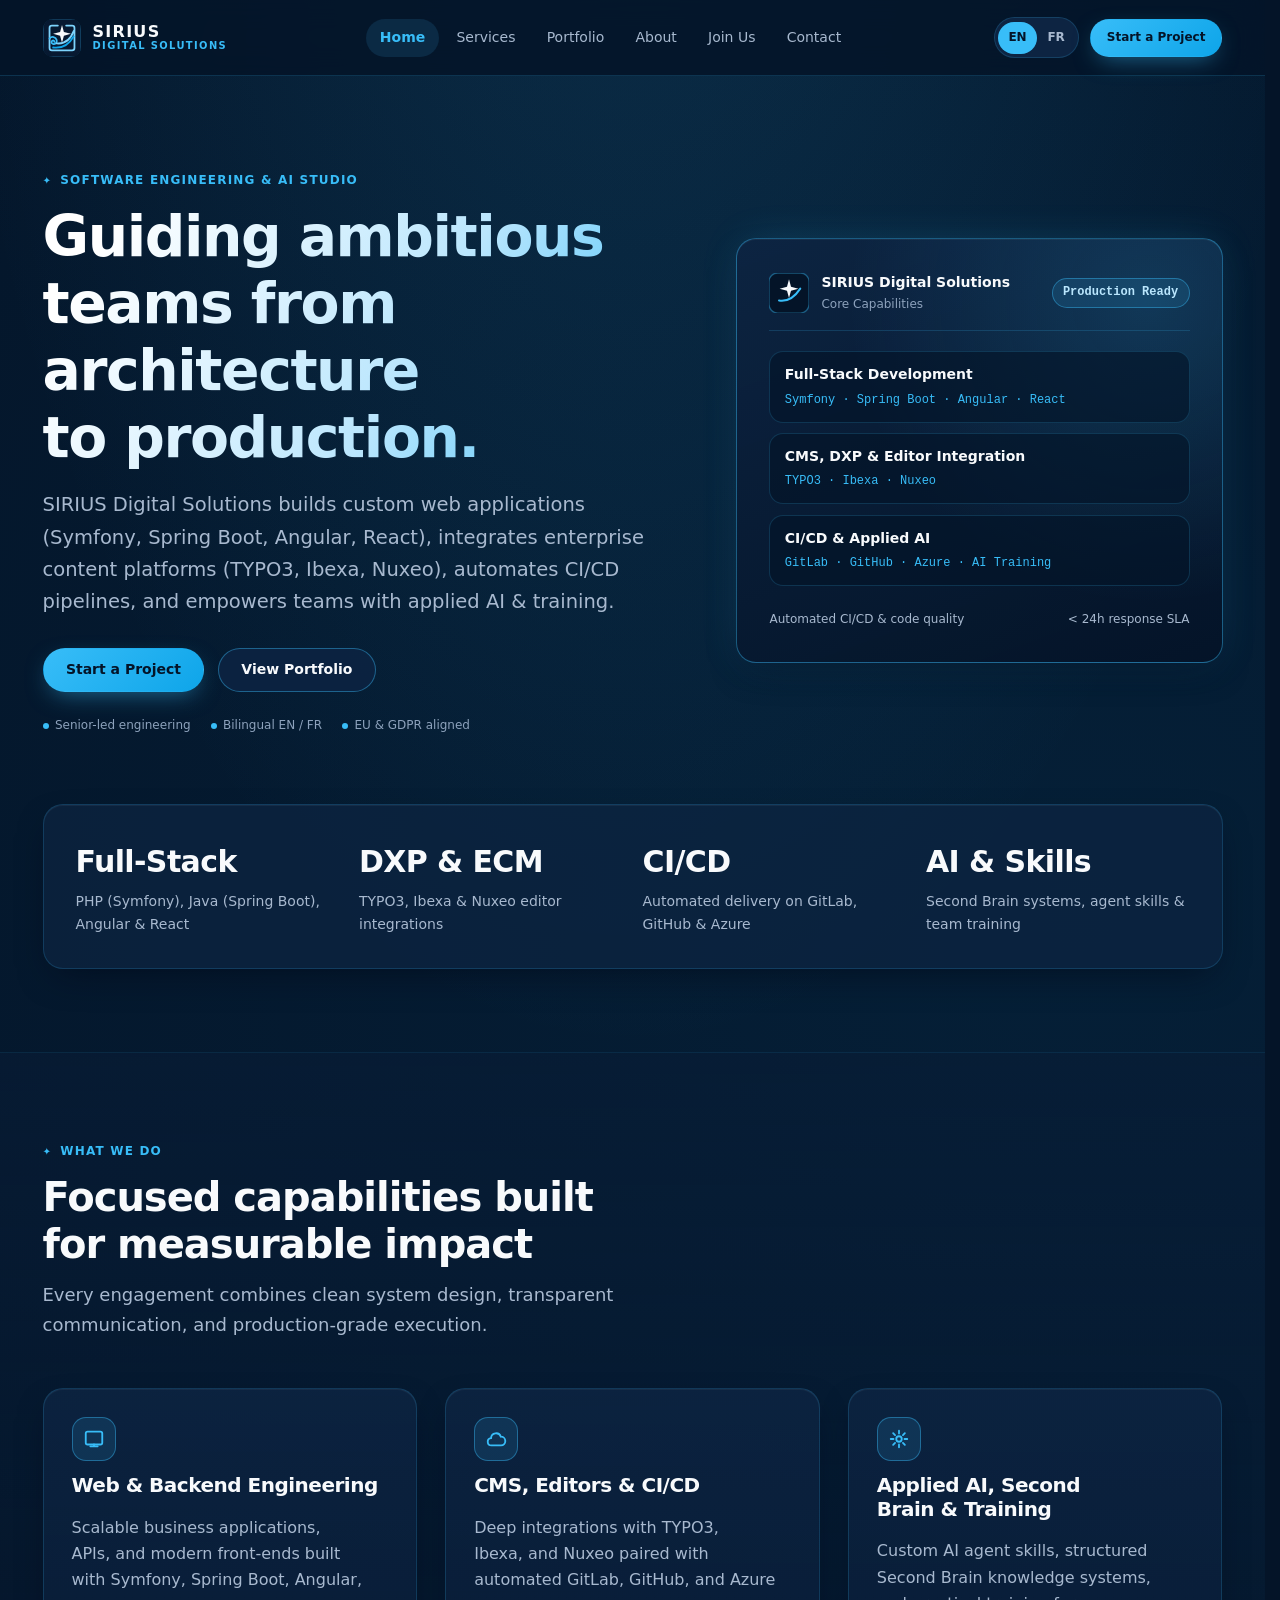
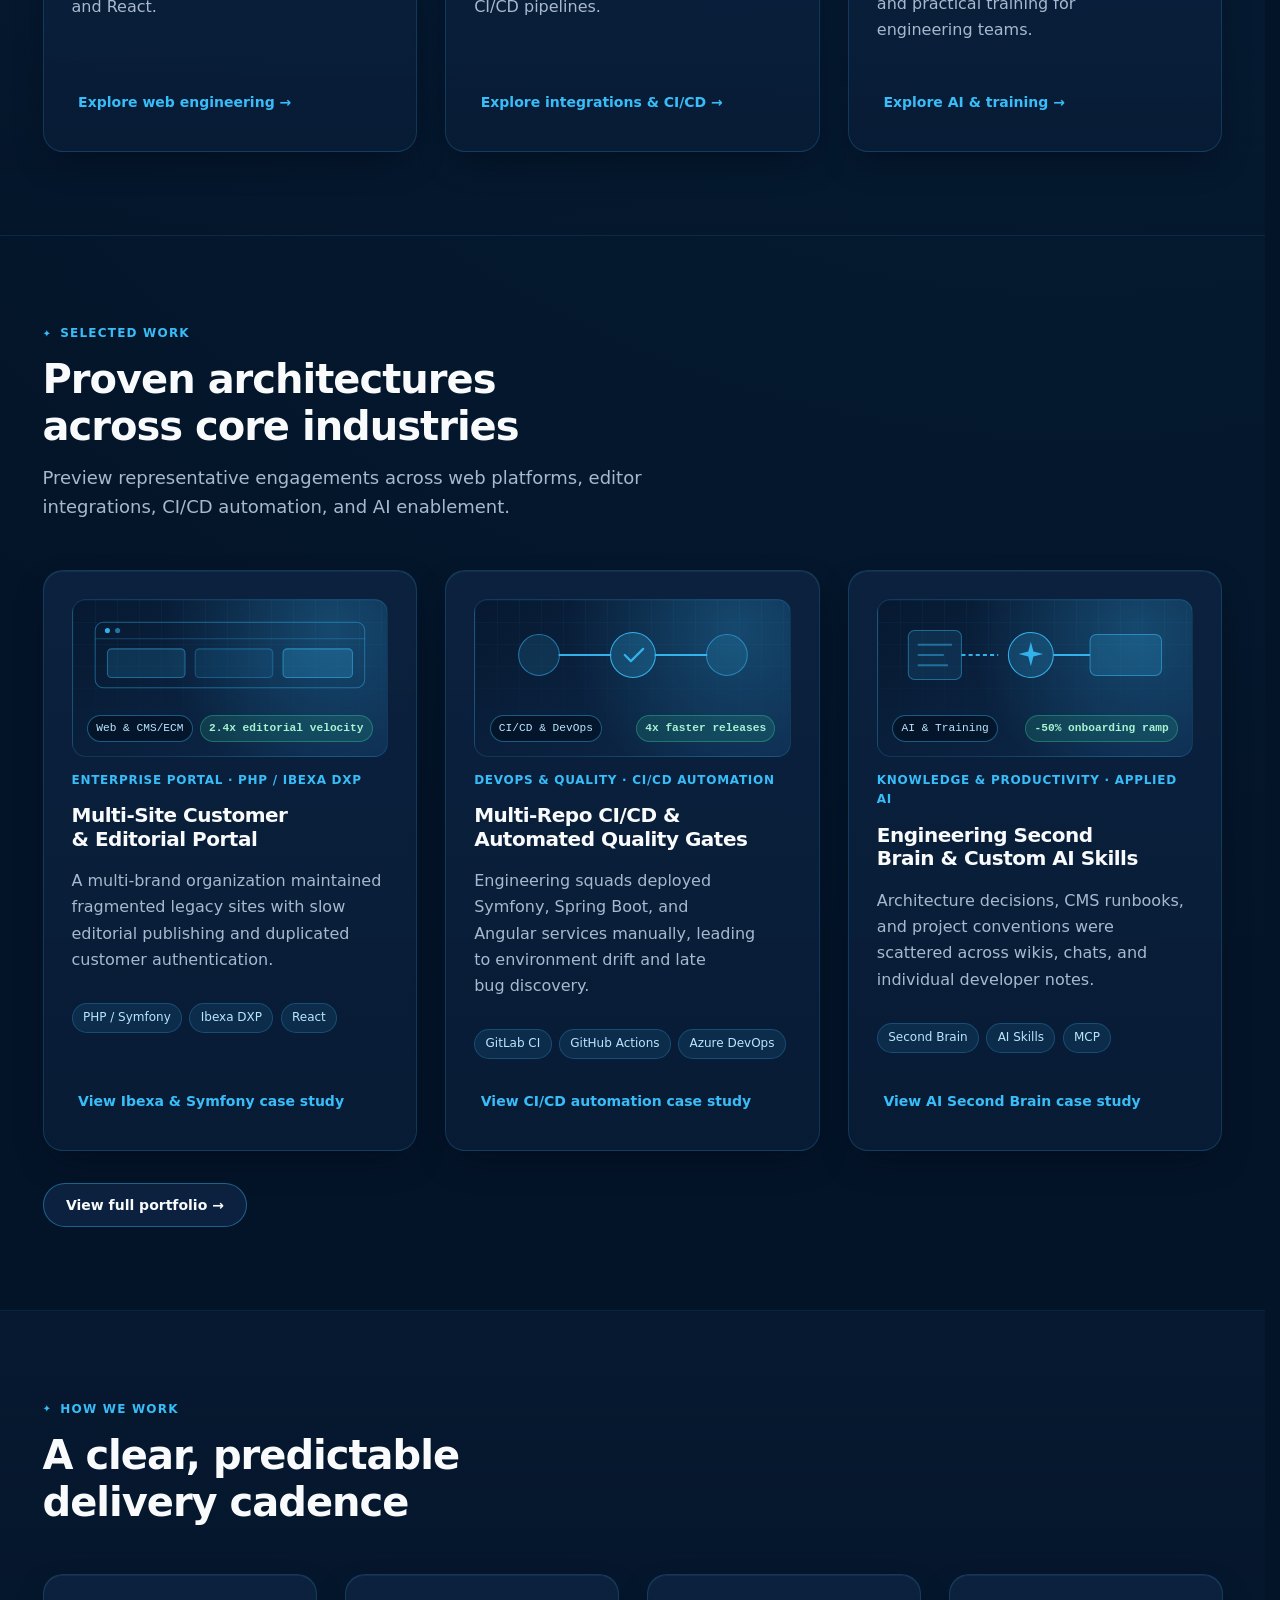
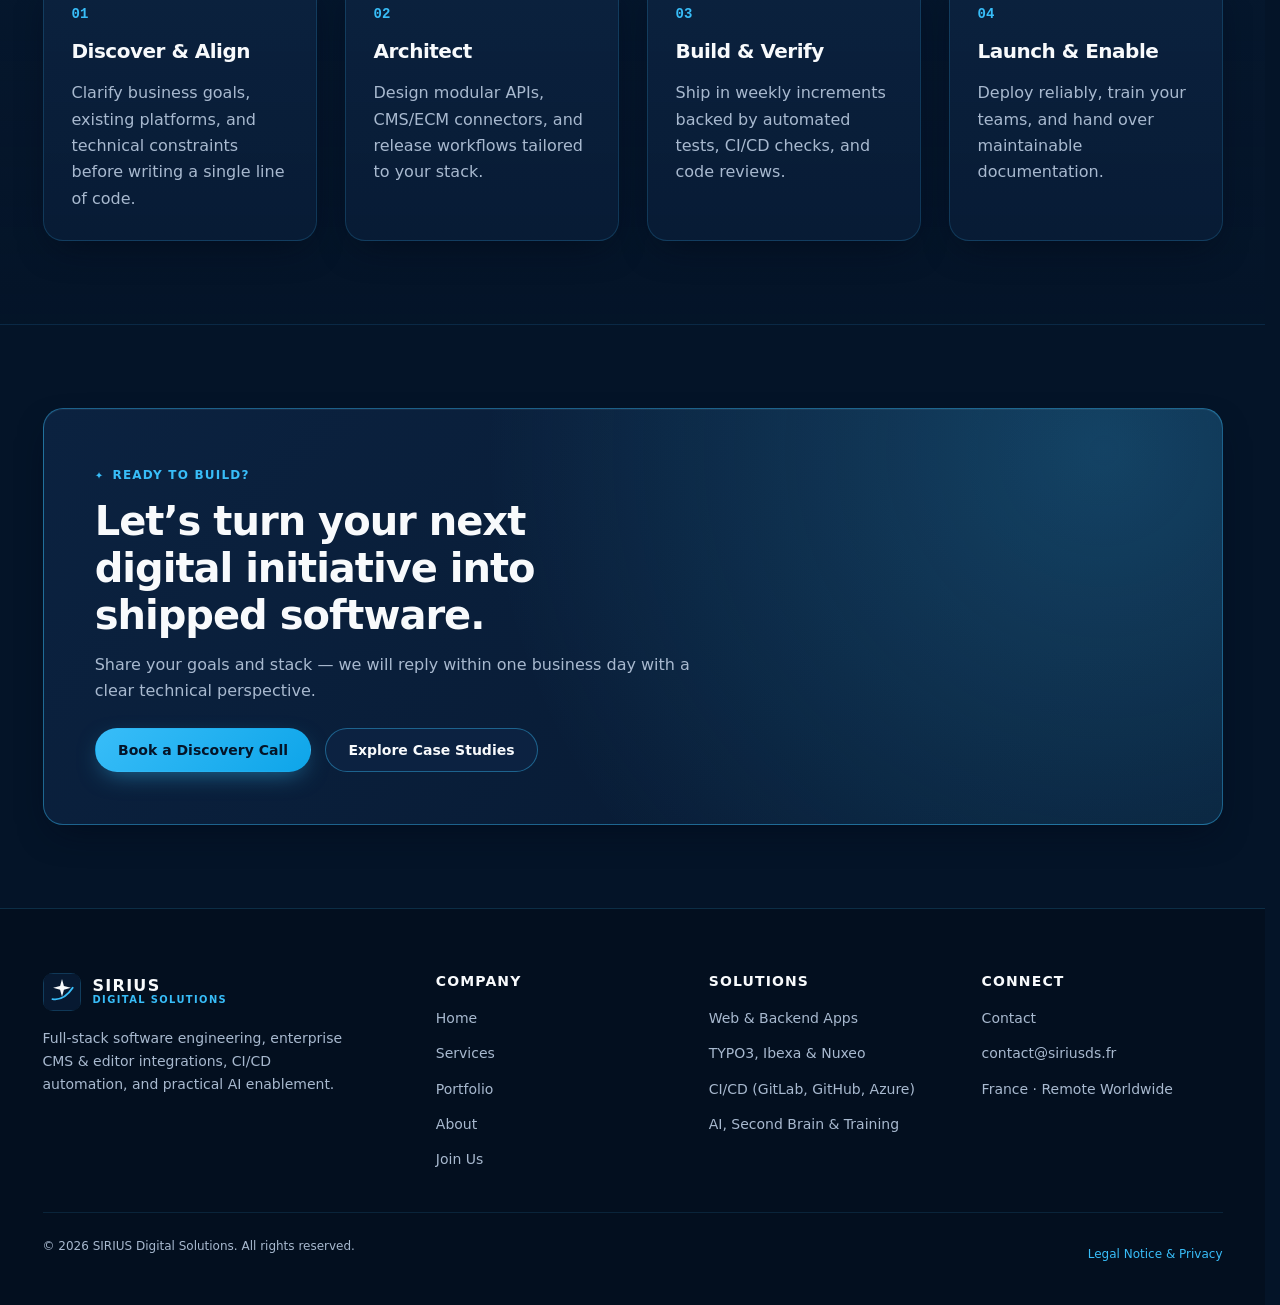
==== commit 83b95d54: "feat: add careers page, brand SVG favicon, and update navigation and footer across site" ====
--- a/docs/index.html
+++ b/docs/index.html
@@ -3,20 +3,22 @@
   <head>
     <meta charset="UTF-8" />
     <meta name="viewport" content="width=device-width, initial-scale=1.0" />
-    <title>SIRIUS Digital Solutions — Software, Cloud &amp; AI Engineering</title>
+    <meta name="theme-color" content="#041428" />
+    <title>SIRIUS Digital Solutions — Software Engineering, CMS/ECM, CI/CD &amp; AI</title>
     <meta
       name="description"
-      content="SIRIUS Digital Solutions designs and builds custom web platforms, cloud data architectures, and practical AI automation."
+      content="SIRIUS Digital Solutions builds custom web applications (Symfony, Spring Boot, Angular, React), integrates TYPO3, Ibexa &amp; Nuxeo, automates CI/CD (GitLab, GitHub, Azure), and delivers applied AI &amp; training."
     />
     <link rel="canonical" href="https://www.siriusds.fr/" />
     <meta property="og:type" content="website" />
-    <meta property="og:title" content="SIRIUS Digital Solutions" />
+    <meta property="og:title" content="SIRIUS Digital Solutions — Software Engineering, CMS/ECM, CI/CD &amp; AI" />
     <meta
       property="og:description"
-      content="Custom web platforms, cloud architectures, data engineering, and pragmatic AI automation."
+      content="Full-stack web engineering (Symfony, Spring Boot, Angular, React), TYPO3/Ibexa/Nuxeo integrations, CI/CD automation, and applied AI &amp; training."
     />
     <meta property="og:url" content="https://www.siriusds.fr/" />
     <meta property="og:image" content="https://www.siriusds.fr/assets/images/sirius-logo.png" />
+    <link rel="icon" type="image/svg+xml" href="assets/images/favicon.svg" />
     <link rel="icon" type="image/png" href="assets/images/favicon.png" />
 
     <link rel="stylesheet" href="assets/css/tokens.css" />
@@ -24,6 +26,19 @@
     <link rel="stylesheet" href="assets/css/layout.css" />
     <link rel="stylesheet" href="assets/css/components.css" />
     <link rel="stylesheet" href="assets/css/pages.css" />
+
+    <script type="application/ld+json">
+      {
+        "@context": "https://schema.org",
+        "@type": "ProfessionalService",
+        "name": "SIRIUS Digital Solutions",
+        "url": "https://www.siriusds.fr",
+        "email": "contact@siriusds.fr",
+        "areaServed": "Worldwide",
+        "availableLanguage": ["English", "French"],
+        "description": "Full-stack software engineering (PHP Symfony, Java Spring Boot, Angular, React), CMS & ECM integrations (TYPO3, Ibexa, Nuxeo), CI/CD automation (GitLab, GitHub, Azure), and applied AI & team training."
+      }
+    </script>
   </head>
   <body data-page="home">
     <a class="skip-link" href="#main-content" data-i18n="skip.content">Skip to main content</a>
@@ -31,61 +46,64 @@
     <header class="site-header">
       <div class="container header-inner">
         <a class="brand" href="index.html">
-          <img class="brand-mark" src="assets/images/favicon.png" alt="SIRIUS Digital Solutions" width="38" height="38" />
+          <svg class="brand-mark" viewBox="0 0 64 64" width="38" height="38" fill="none" aria-hidden="true">
+            <rect width="64" height="64" rx="14" fill="#071931" stroke="#38bdf8" stroke-opacity="0.38" stroke-width="2" />
+            <path d="M25 11H15a4 4 0 0 0-4 4v34a4 4 0 0 0 4 4h34a4 4 0 0 0 4-4V15a4 4 0 0 0-4-4H39" stroke="#7dd3fc" stroke-width="3" stroke-linecap="round" />
+            <path d="M32 10l3.2 11.8L47 25l-11.8 3.2L32 40l-3.2-11.8L17 25l11.8-3.2L32 10z" fill="#f8fafc" />
+            <path d="M11 33c3.5-4.5 10.5-3.2 12 2.2 1.2 4.2-2.5 8-6.4 6.7-2.6-.9-3.2-4-.8-5.4 1.6-.9 3.6.2 3.3 1.9" stroke="#38bdf8" stroke-width="3" stroke-linecap="round" />
+            <path d="M23 41c12.5 1.5 23-6 29-21" stroke="#7dd3fc" stroke-width="3.2" stroke-linecap="round" />
+            <path d="M17 48c14.5 2 26.5-4.5 34.5-18.5" stroke="#0ea5e9" stroke-width="3" stroke-linecap="round" />
+          </svg>
           <span class="brand-text">
             <span class="brand-name">SIRIUS</span>
             <span class="brand-sub">DIGITAL SOLUTIONS</span>
           </span>
         </a>
 
-        <nav class="nav-desktop" aria-label="Primary navigation">
-          <ul class="nav-list">
+        <nav class="site-nav" aria-label="Primary" data-i18n-attr="aria-label:nav.ariaPrimary">
+          <button
+            type="button"
+            id="nav-toggle"
+            class="menu-button"
+            popovertarget="site-menu"
+            popovertargetaction="toggle"
+            aria-controls="site-menu"
+            aria-expanded="false"
+            aria-label="Open navigation menu"
+            data-i18n-attr="aria-label:nav.menuOpen"
+          >
+            <svg width="18" height="18" viewBox="0 0 24 24" fill="none" stroke="currentColor" stroke-width="2" aria-hidden="true">
+              <path d="M4 7h16M4 12h16M4 17h16" stroke-linecap="round" />
+            </svg>
+            <span data-i18n="nav.menuLabel">Menu</span>
+          </button>
+
+          <ul id="site-menu" class="site-menu">
             <li><a class="nav-link" href="index.html" data-i18n="nav.home">Home</a></li>
             <li><a class="nav-link" href="services.html" data-i18n="nav.services">Services</a></li>
             <li><a class="nav-link" href="portfolio.html" data-i18n="nav.portfolio">Portfolio</a></li>
             <li><a class="nav-link" href="about.html" data-i18n="nav.about">About</a></li>
+            <li><a class="nav-link" href="careers.html" data-i18n="nav.careers">Join Us</a></li>
             <li><a class="nav-link" href="contact.html" data-i18n="nav.contact">Contact</a></li>
+            <li class="site-menu-cta">
+              <a class="btn btn-primary btn-sm" href="contact.html" data-i18n="nav.cta">Start a Project</a>
+            </li>
           </ul>
         </nav>
 
         <div class="header-actions">
-          <div class="lang-switch" role="group" aria-label="Language switcher">
+          <div class="lang-switch" role="group" aria-label="Language switcher" data-i18n-attr="aria-label:nav.ariaLang">
             <button type="button" class="lang-btn" data-lang-btn="en" aria-pressed="true">EN</button>
             <button type="button" class="lang-btn" data-lang-btn="fr" aria-pressed="false">FR</button>
           </div>
           <a class="btn btn-primary btn-sm header-cta" href="contact.html" data-i18n="nav.cta">
             Start a Project
           </a>
-          <button
-            type="button"
-            id="nav-toggle"
-            class="nav-toggle"
-            aria-controls="nav-mobile"
-            aria-expanded="false"
-            aria-label="Open navigation menu"
-          >
-            <svg width="20" height="20" viewBox="0 0 24 24" fill="none" stroke="currentColor" stroke-width="2" aria-hidden="true">
-              <path d="M4 7h16M4 12h16M4 17h16" stroke-linecap="round" />
-            </svg>
-          </button>
         </div>
       </div>
-
-      <nav id="nav-mobile" class="nav-mobile" aria-label="Mobile navigation">
-        <ul class="nav-list">
-          <li><a class="nav-link" href="index.html" data-i18n="nav.home">Home</a></li>
-          <li><a class="nav-link" href="services.html" data-i18n="nav.services">Services</a></li>
-          <li><a class="nav-link" href="portfolio.html" data-i18n="nav.portfolio">Portfolio</a></li>
-          <li><a class="nav-link" href="about.html" data-i18n="nav.about">About</a></li>
-          <li><a class="nav-link" href="contact.html" data-i18n="nav.contact">Contact</a></li>
-        </ul>
-        <div class="nav-mobile-actions">
-          <a class="btn btn-primary" href="contact.html" data-i18n="nav.cta">Start a Project</a>
-        </div>
-      </nav>
     </header>
 
-    <main id="main-content">
+    <main id="main-content" tabindex="-1">
       <!-- Hero -->
       <section class="hero">
         <div class="container hero-grid">
@@ -95,7 +113,7 @@
               Guiding ambitious teams from architecture to production.
             </h1>
             <p class="hero-lead" data-i18n="home.hero.lead">
-              SIRIUS Digital Solutions partners with founders and enterprises to build resilient web platforms, modern cloud data pipelines, and pragmatic AI workflows.
+              SIRIUS Digital Solutions builds custom web applications (Symfony, Spring Boot, Angular, React), integrates enterprise content platforms (TYPO3, Ibexa, Nuxeo), automates CI/CD pipelines, and empowers teams with applied AI &amp; training.
             </p>
             <div class="hero-actions">
               <a class="btn btn-primary" href="contact.html" data-i18n="home.hero.ctaPrimary">
@@ -105,19 +123,50 @@
                 View Portfolio
               </a>
             </div>
-          </div>
-
-          <aside class="hero-card">
-            <img
-              class="hero-logo"
-              src="assets/images/sirius-logo.png"
-              alt="SIRIUS Digital Solutions brand emblem"
-              width="250"
-              height="250"
-            />
-            <p class="hero-caption" data-i18n="home.hero.cardCaption">
-              Clarity, velocity, and long-term maintainability across every release.
-            </p>
+            <div class="hero-trust">
+              <span data-i18n="home.hero.trust1">Senior-led delivery</span>
+              <span data-i18n="home.hero.trust2">Bilingual EN / FR</span>
+              <span data-i18n="home.hero.trust3">EU &amp; GDPR aligned</span>
+            </div>
+          </div>
+
+          <aside class="hero-panel" aria-labelledby="studio-snapshot-title">
+            <div class="hero-panel-head">
+              <div class="hero-panel-brand">
+                <svg viewBox="0 0 64 64" width="40" height="40" fill="none" aria-hidden="true">
+                  <rect width="64" height="64" rx="14" fill="#041428" stroke="#38bdf8" stroke-opacity="0.4" stroke-width="2" />
+                  <path d="M32 10l3.2 11.8L47 25l-11.8 3.2L32 40l-3.2-11.8L17 25l11.8-3.2L32 10z" fill="#f8fafc" />
+                  <path d="M16 44c12.5 2 24.5-4.5 34-19" stroke="#38bdf8" stroke-width="3.2" stroke-linecap="round" />
+                </svg>
+                <div>
+                  <div style="font-weight: 700; font-size: var(--text-sm); color: var(--text-primary)">SIRIUS Digital Solutions</div>
+                  <div id="studio-snapshot-title" style="font-size: var(--text-xs); color: var(--text-muted)" data-i18n="home.panel.subtitle">
+                    Engineering Snapshot
+                  </div>
+                </div>
+              </div>
+              <span class="hero-panel-badge" data-i18n="home.panel.badge">Production Ready</span>
+            </div>
+
+            <div class="hero-panel-pillars">
+              <div class="pillar-row">
+                <strong data-i18n="home.panel.p1.title">Full-Stack Development</strong>
+                <span data-i18n="home.panel.p1.tag">Symfony · Spring Boot · Angular · React</span>
+              </div>
+              <div class="pillar-row">
+                <strong data-i18n="home.panel.p2.title">CMS, DXP &amp; Editor Integration</strong>
+                <span data-i18n="home.panel.p2.tag">TYPO3 · Ibexa · Nuxeo</span>
+              </div>
+              <div class="pillar-row">
+                <strong data-i18n="home.panel.p3.title">CI/CD &amp; Applied AI</strong>
+                <span data-i18n="home.panel.p3.tag">GitLab · GitHub · Azure · AI Training</span>
+              </div>
+            </div>
+
+            <div class="hero-panel-foot">
+              <span data-i18n="home.panel.foot1">Automated CI/CD &amp; tests</span>
+              <span data-i18n="home.panel.foot2">&lt; 24h response SLA</span>
+            </div>
           </aside>
         </div>
       </section>
@@ -172,7 +221,9 @@
                 Fast, accessible web applications, customer portals, and APIs built with modern standards.
               </p>
               <div class="card-footer">
-                <a class="btn btn-ghost" href="services.html" data-i18n="home.services.more">Explore all services →</a>
+                <a class="btn btn-ghost" href="services.html#web-platforms" data-i18n="home.services.1.link">
+                  Explore web engineering →
+                </a>
               </div>
             </article>
 
@@ -187,7 +238,9 @@
                 Automated CI/CD, Infrastructure as Code, observability, and zero-downtime deployments.
               </p>
               <div class="card-footer">
-                <a class="btn btn-ghost" href="services.html" data-i18n="home.services.more">Explore all services →</a>
+                <a class="btn btn-ghost" href="services.html#cms-integrations" data-i18n="home.services.2.link">
+                  Explore integrations &amp; CI/CD →
+                </a>
               </div>
             </article>
 
@@ -198,12 +251,14 @@
                   <circle cx="12" cy="12" r="3" />
                 </svg>
               </div>
-              <h3 class="card-title" data-i18n="home.services.3.title">Data &amp; AI Automation</h3>
+              <h3 class="card-title" data-i18n="home.services.3.title">Applied AI, Second Brain &amp; Training</h3>
               <p data-i18n="home.services.3.desc">
-                Reliable ELT pipelines, analytics dashboards, and practical LLM workflows grounded in your data.
+                Custom AI agent skills, structured Second Brain knowledge systems, and practical training for engineering teams.
               </p>
               <div class="card-footer">
-                <a class="btn btn-ghost" href="services.html" data-i18n="home.services.more">Explore all services →</a>
+                <a class="btn btn-ghost" href="services.html#ai-training" data-i18n="home.services.3.link">
+                  Explore AI &amp; training →
+                </a>
               </div>
             </article>
           </div>
@@ -216,7 +271,7 @@
           <div class="section-header">
             <span class="eyebrow" data-i18n="home.work.eyebrow">Selected Work</span>
             <h2 class="section-title" data-i18n="home.work.title">
-              Templates of impact across industries
+              Proven architectures across core industries
             </h2>
             <p class="section-lead" data-i18n="home.work.lead">
               Preview representative engagements across SaaS platforms, cloud modernization, and automated operations.
@@ -224,54 +279,94 @@
           </div>
 
           <div id="portfolio-grid" class="grid grid-3">
-            <article class="card project-card" data-project-id="saas-portal" data-category="web">
+            <article class="card project-card" data-project-id="ibexa-portal" data-category="web">
               <div class="project-thumb">
-                <span class="project-thumb-label">Web &amp; Apps</span>
-              </div>
-              <span class="card-meta" data-project-sector>B2B SaaS · FinTech</span>
-              <h3 class="card-title" data-project-title>Multi-Tenant Client &amp; Billing Portal</h3>
+                <svg class="project-schematic" viewBox="0 0 280 80" fill="none" aria-hidden="true">
+                  <rect x="8" y="8" width="264" height="64" rx="8" stroke="currentColor" stroke-opacity="0.45" />
+                  <path d="M8 24h264" stroke="currentColor" stroke-opacity="0.3" />
+                  <circle cx="20" cy="16" r="2.5" fill="currentColor" />
+                  <circle cx="30" cy="16" r="2.5" fill="currentColor" opacity="0.6" />
+                  <rect x="20" y="34" width="76" height="28" rx="4" fill="currentColor" fill-opacity="0.16" stroke="currentColor" stroke-opacity="0.5" />
+                  <rect x="106" y="34" width="76" height="28" rx="4" fill="currentColor" fill-opacity="0.1" stroke="currentColor" stroke-opacity="0.35" />
+                  <rect x="192" y="34" width="68" height="28" rx="4" fill="currentColor" fill-opacity="0.22" stroke="currentColor" stroke-opacity="0.6" />
+                </svg>
+                <div class="project-thumb-foot">
+                  <span class="project-thumb-label" data-i18n="home.work.cat.web">Web &amp; CMS/ECM</span>
+                  <span class="project-metric" data-project-metric>2.4x editorial velocity</span>
+                </div>
+              </div>
+              <span class="card-meta" data-project-sector>Enterprise Portal · PHP / Ibexa DXP</span>
+              <h3 class="card-title" data-project-title>Multi-Site Customer &amp; Editorial Portal</h3>
               <p data-project-summary></p>
               <div class="tag-list">
-                <span class="tag">TypeScript</span>
-                <span class="tag">Next.js</span>
-                <span class="tag">PostgreSQL</span>
+                <span class="tag">PHP / Symfony</span>
+                <span class="tag">Ibexa DXP</span>
+                <span class="tag">React</span>
               </div>
               <div class="card-footer">
-                <a class="btn btn-ghost" href="portfolio.html?project=saas-portal" data-i18n="portfolio.btn.inspect">View Case Study</a>
-              </div>
-            </article>
-
-            <article class="card project-card" data-project-id="cloud-lakehouse" data-category="cloud">
+                <a class="btn btn-ghost" href="portfolio.html?project=ibexa-portal" data-i18n="home.work.inspect.ibexa">
+                  View Ibexa &amp; Symfony case study
+                </a>
+              </div>
+            </article>
+
+            <article class="card project-card" data-project-id="cicd-platform" data-category="cicd">
               <div class="project-thumb">
-                <span class="project-thumb-label">Cloud &amp; Data</span>
-              </div>
-              <span class="card-meta" data-project-sector>Retail &amp; Logistics · Cloud &amp; Data</span>
-              <h3 class="card-title" data-project-title>Unified Cloud Data Warehouse &amp; CI/CD</h3>
+                <svg class="project-schematic" viewBox="0 0 280 80" fill="none" aria-hidden="true">
+                  <circle cx="48" cy="40" r="20" fill="currentColor" fill-opacity="0.14" stroke="currentColor" stroke-opacity="0.6" />
+                  <circle cx="140" cy="40" r="22" fill="currentColor" fill-opacity="0.22" stroke="currentColor" />
+                  <circle cx="232" cy="40" r="20" fill="currentColor" fill-opacity="0.14" stroke="currentColor" stroke-opacity="0.6" />
+                  <path d="M68 40h50M162 40h50" stroke="currentColor" stroke-width="2" stroke-linecap="round" />
+                  <path d="M132 40l6 6 12-12" stroke="currentColor" stroke-width="2.2" stroke-linecap="round" stroke-linejoin="round" />
+                </svg>
+                <div class="project-thumb-foot">
+                  <span class="project-thumb-label" data-i18n="home.work.cat.cicd">CI/CD &amp; DevOps</span>
+                  <span class="project-metric" data-project-metric>4x faster releases</span>
+                </div>
+              </div>
+              <span class="card-meta" data-project-sector>DevOps &amp; Quality · CI/CD Automation</span>
+              <h3 class="card-title" data-project-title>Multi-Repo CI/CD &amp; Automated Quality Gates</h3>
               <p data-project-summary></p>
               <div class="tag-list">
-                <span class="tag">BigQuery</span>
-                <span class="tag">dbt</span>
-                <span class="tag">Terraform</span>
+                <span class="tag">GitLab CI</span>
+                <span class="tag">GitHub Actions</span>
+                <span class="tag">Azure DevOps</span>
               </div>
               <div class="card-footer">
-                <a class="btn btn-ghost" href="portfolio.html?project=cloud-lakehouse" data-i18n="portfolio.btn.inspect">View Case Study</a>
-              </div>
-            </article>
-
-            <article class="card project-card" data-project-id="ai-ops-copilot" data-category="ai">
+                <a class="btn btn-ghost" href="portfolio.html?project=cicd-platform" data-i18n="home.work.inspect.cicd">
+                  View CI/CD automation case study
+                </a>
+              </div>
+            </article>
+
+            <article class="card project-card" data-project-id="ai-second-brain" data-category="ai">
               <div class="project-thumb">
-                <span class="project-thumb-label">AI &amp; Automation</span>
-              </div>
-              <span class="card-meta" data-project-sector>Operations · AI &amp; Automation</span>
-              <h3 class="card-title" data-project-title>Internal Knowledge &amp; Document Triage Assistant</h3>
+                <svg class="project-schematic" viewBox="0 0 280 80" fill="none" aria-hidden="true">
+                  <rect x="16" y="16" width="52" height="48" rx="6" fill="currentColor" fill-opacity="0.12" stroke="currentColor" stroke-opacity="0.5" />
+                  <path d="M26 30h32M26 40h24M26 50h28" stroke="currentColor" stroke-opacity="0.5" stroke-width="2" stroke-linecap="round" />
+                  <path d="M68 40h36" stroke="currentColor" stroke-width="1.8" stroke-dasharray="4 3" />
+                  <circle cx="136" cy="40" r="22" fill="currentColor" fill-opacity="0.2" stroke="currentColor" />
+                  <path d="M136 27l2.5 9.5L148 39l-9.5 2.5L136 51l-2.5-9.5L124 39l9.5-2.5L136 27z" fill="currentColor" />
+                  <path d="M158 40h36" stroke="currentColor" stroke-width="1.8" />
+                  <rect x="194" y="20" width="70" height="40" rx="6" fill="currentColor" fill-opacity="0.18" stroke="currentColor" stroke-opacity="0.6" />
+                </svg>
+                <div class="project-thumb-foot">
+                  <span class="project-thumb-label" data-i18n="home.work.cat.ai">AI &amp; Training</span>
+                  <span class="project-metric" data-project-metric>-50% onboarding ramp</span>
+                </div>
+              </div>
+              <span class="card-meta" data-project-sector>Knowledge &amp; Productivity · Applied AI</span>
+              <h3 class="card-title" data-project-title>Engineering Second Brain &amp; Custom AI Skills</h3>
               <p data-project-summary></p>
               <div class="tag-list">
-                <span class="tag">Python</span>
-                <span class="tag">RAG</span>
-                <span class="tag">Cloud Run</span>
+                <span class="tag">Second Brain</span>
+                <span class="tag">AI Skills</span>
+                <span class="tag">MCP</span>
               </div>
               <div class="card-footer">
-                <a class="btn btn-ghost" href="portfolio.html?project=ai-ops-copilot" data-i18n="portfolio.btn.inspect">View Case Study</a>
+                <a class="btn btn-ghost" href="portfolio.html?project=ai-second-brain" data-i18n="home.work.inspect.ai">
+                  View AI Second Brain case study
+                </a>
               </div>
             </article>
           </div>
@@ -354,7 +449,11 @@
         <div class="footer-grid">
           <div class="footer-col">
             <a class="brand" href="index.html" style="margin-bottom: 1rem">
-              <img class="brand-mark" src="assets/images/favicon.png" alt="SIRIUS Digital Solutions" width="34" height="34" />
+              <svg class="brand-mark" viewBox="0 0 64 64" width="34" height="34" fill="none" aria-hidden="true">
+                <rect width="64" height="64" rx="14" fill="#071931" stroke="#38bdf8" stroke-opacity="0.38" stroke-width="2" />
+                <path d="M32 10l3.2 11.8L47 25l-11.8 3.2L32 40l-3.2-11.8L17 25l11.8-3.2L32 10z" fill="#f8fafc" />
+                <path d="M16 44c12.5 2 24.5-4.5 34-19" stroke="#38bdf8" stroke-width="3.2" stroke-linecap="round" />
+              </svg>
               <span class="brand-text">
                 <span class="brand-name">SIRIUS</span>
                 <span class="brand-sub">DIGITAL SOLUTIONS</span>
@@ -366,27 +465,28 @@
           </div>
 
           <div class="footer-col">
-            <h3 data-i18n="footer.company">Company</h3>
+            <h2 class="footer-heading" data-i18n="footer.company">Company</h2>
             <ul class="footer-links">
               <li><a href="index.html" data-i18n="nav.home">Home</a></li>
               <li><a href="services.html" data-i18n="nav.services">Services</a></li>
               <li><a href="portfolio.html" data-i18n="nav.portfolio">Portfolio</a></li>
               <li><a href="about.html" data-i18n="nav.about">About</a></li>
+              <li><a href="careers.html" data-i18n="nav.careers">Join Us</a></li>
             </ul>
           </div>
 
           <div class="footer-col">
-            <h3 data-i18n="footer.solutions">Solutions</h3>
+            <h2 class="footer-heading" data-i18n="footer.solutions">Solutions</h2>
             <ul class="footer-links">
-              <li><a href="services.html" data-i18n="footer.sol.web">Web &amp; Mobile Apps</a></li>
-              <li><a href="services.html" data-i18n="footer.sol.cloud">Cloud &amp; DevOps</a></li>
-              <li><a href="services.html" data-i18n="footer.sol.data">Data Engineering</a></li>
-              <li><a href="services.html" data-i18n="footer.sol.ai">AI &amp; Automation</a></li>
+              <li><a href="services.html#web-platforms" data-i18n="footer.sol.web">Web &amp; Backend Apps</a></li>
+              <li><a href="services.html#cms-integrations" data-i18n="footer.sol.cms">TYPO3, Ibexa &amp; Nuxeo</a></li>
+              <li><a href="services.html#cicd-devops" data-i18n="footer.sol.cicd">CI/CD (GitLab, GitHub, Azure)</a></li>
+              <li><a href="services.html#ai-training" data-i18n="footer.sol.ai">AI, Second Brain &amp; Training</a></li>
             </ul>
           </div>
 
           <div class="footer-col">
-            <h3 data-i18n="footer.connect">Connect</h3>
+            <h2 class="footer-heading" data-i18n="footer.connect">Connect</h2>
             <ul class="footer-links">
               <li><a href="contact.html" data-i18n="nav.contact">Contact</a></li>
               <li><a href="mailto:contact@siriusds.fr">contact@siriusds.fr</a></li>
--- a/docs/assets/css/tokens.css
+++ b/docs/assets/css/tokens.css
@@ -5,20 +5,22 @@
   --bg-canvas: #041428;
   --bg-surface: #081c36;
   --bg-elevated: #0d2442;
-  --bg-elevated-hover: #122d52;
-  --bg-glass: rgba(4, 20, 40, 0.82);
+  --bg-elevated-hover: #133057;
+  --bg-glass: rgba(4, 20, 40, 0.86);
 
   --text-primary: #f8fafc;
-  --text-secondary: #94a3b8;
-  --text-muted: #64748b;
+  --text-secondary: #a8b9cf;
+  --text-muted: #8da2bc;
 
   --accent: #38bdf8;
   --accent-strong: #0ea5e9;
+  --accent-tint: #bae6fd;
   --accent-soft: rgba(56, 189, 248, 0.12);
   --accent-glow: rgba(56, 189, 248, 0.28);
 
-  --border: rgba(56, 189, 248, 0.16);
-  --border-strong: rgba(56, 189, 248, 0.38);
+  --border: rgba(56, 189, 248, 0.18);
+  --border-strong: rgba(56, 189, 248, 0.42);
+  --border-control: rgba(125, 211, 252, 0.38);
 
   --success: #34d399;
   --success-soft: rgba(52, 211, 153, 0.14);
@@ -28,8 +30,8 @@
   --danger-soft: rgba(251, 113, 133, 0.14);
 
   /* Typography */
-  --font-sans: "Plus Jakarta Sans", "Inter", system-ui, -apple-system, BlinkMacSystemFont,
-    "Segoe UI", Roboto, sans-serif;
+  --font-sans: system-ui, -apple-system, BlinkMacSystemFont, "Segoe UI", Roboto,
+    "Helvetica Neue", Arial, sans-serif;
   --font-mono: ui-monospace, SFMono-Regular, Menlo, Monaco, Consolas, monospace;
 
   --text-xs: 0.75rem;
@@ -37,14 +39,15 @@
   --text-base: 1rem;
   --text-lg: 1.125rem;
   --text-xl: 1.25rem;
-  --text-2xl: clamp(1.5rem, 2.4vw, 1.875rem);
-  --text-3xl: clamp(1.875rem, 3.2vw, 2.5rem);
-  --text-hero: clamp(2.35rem, 5vw, 3.75rem);
+  /* Combine rem and vw in clamp() with max <= 2.5x min so browser zoom scales properly */
+  --text-2xl: clamp(1.375rem, 1.05rem + 1.2vw, 1.875rem);
+  --text-3xl: clamp(1.75rem, 1.2rem + 2vw, 2.5rem);
+  --text-hero: clamp(2.15rem, 1.25rem + 3.2vw, 3.55rem);
 
   /* Spacing & Layout */
   --container-max: 1180px;
   --gutter: clamp(1rem, 3vw, 2rem);
-  --section-py: clamp(3.5rem, 7vw, 6rem);
+  --section-py: clamp(3.5rem, 6.5vw, 5.75rem);
   --header-height: 76px;
 
   /* Radii */
@@ -54,12 +57,12 @@
   --radius-full: 9999px;
 
   /* Shadows */
-  --shadow-card: 0 12px 32px -12px rgba(2, 8, 23, 0.65);
-  --shadow-glow: 0 0 40px -10px rgba(56, 189, 248, 0.25);
+  --shadow-card: 0 14px 36px -14px rgba(2, 8, 23, 0.72), inset 0 1px 0 rgba(255, 255, 255, 0.05);
+  --shadow-elevated: 0 24px 64px rgba(2, 8, 23, 0.78);
+  --shadow-glow: 0 0 42px -10px rgba(56, 189, 248, 0.28);
 
   /* Motion */
   --ease-out: cubic-bezier(0.22, 1, 0.36, 1);
-  --duration-fast: 180ms;
-  --duration-base: 280ms;
+  --duration-fast: 160ms;
+  --duration-base: 260ms;
 }
-
--- a/docs/assets/css/base.css
+++ b/docs/assets/css/base.css
@@ -1,254 +1,339 @@
-*,
-*::before,
-*::after {
-  box-sizing: border-box;
+@layer reset, base, layout, components, pages;
+
+@layer reset {
+  :where(
+    html,
+    body,
+    header,
+    nav,
+    main,
+    section,
+    article,
+    aside,
+    footer,
+    div,
+    span,
+    h1,
+    h2,
+    h3,
+    h4,
+    p,
+    ul,
+    ol,
+    li,
+    figure,
+    figcaption,
+    dialog,
+    details,
+    summary,
+    form,
+    fieldset,
+    label,
+    input,
+    select,
+    textarea,
+    button,
+    a
+  ) {
+    box-sizing: border-box;
+  }
 }
 
-html {
-  scroll-behavior: smooth;
-  -webkit-text-size-adjust: 100%;
+@layer base {
+  html {
+    scroll-behavior: smooth;
+    -webkit-text-size-adjust: 100%;
+    scrollbar-gutter: stable;
+  }
+
+  @media (prefers-reduced-motion: reduce) {
+    html {
+      scroll-behavior: auto;
+    }
+  }
+
+  body {
+    margin: 0;
+    font-family: var(--font-sans);
+    font-size: var(--text-base);
+    line-height: 1.65;
+    color: var(--text-primary);
+    background-color: var(--bg-canvas);
+    background-image:
+      radial-gradient(ellipse 80% 45% at 50% -8%, rgba(56, 189, 248, 0.14), transparent 70%),
+      radial-gradient(circle at 85% 20%, rgba(14, 165, 233, 0.08), transparent 45%);
+    background-repeat: no-repeat;
+    min-height: 100dvh;
+    display: flex;
+    flex-direction: column;
+    overflow-x: clip;
+    overflow-wrap: break-word;
+    -webkit-font-smoothing: antialiased;
+  }
+
+  main {
+    flex: 1 0 auto;
+  }
+
+  #main-content:focus {
+    outline: none;
+  }
+
+  img,
+  svg {
+    display: block;
+    max-width: 100%;
+  }
+
+  h1,
+  h2,
+  h3,
+  h4 {
+    margin: 0 0 0.75rem;
+    line-height: 1.18;
+    letter-spacing: -0.025em;
+    font-weight: 700;
+    color: var(--text-primary);
+    text-wrap: balance;
+  }
+
+  p {
+    margin: 0 0 1rem;
+    color: var(--text-secondary);
+    text-wrap: pretty;
+  }
+
+  p:last-child {
+    margin-bottom: 0;
+  }
+
+  a {
+    color: var(--accent);
+    text-decoration: none;
+    transition: color var(--duration-fast) var(--ease-out);
+  }
+
+  a:hover {
+    color: var(--accent-tint);
+  }
+
+  ul,
+  ol {
+    margin: 0;
+    padding: 0;
+    list-style: none;
+  }
+
+  button,
+  input,
+  select,
+  textarea {
+    font: inherit;
+    color: inherit;
+  }
+
+  :focus-visible {
+    outline: 2px solid var(--accent);
+    outline-offset: 3px;
+  }
+
+  .skip-link {
+    position: fixed;
+    inset-block-start: -100%;
+    inset-inline-start: 1rem;
+    z-index: 1000;
+    padding: 0.75rem 1.25rem;
+    border-radius: var(--radius-sm);
+    background: var(--accent);
+    color: var(--bg-canvas);
+    font-weight: 700;
+  }
+
+  .skip-link:focus {
+    inset-block-start: 1rem;
+  }
+
+  .visually-hidden:where(:not(:focus-within, :active)),
+  .sr-only {
+    position: absolute;
+    clip-path: inset(50%);
+    overflow: hidden;
+    width: 1px;
+    height: 1px;
+    margin: -1px;
+    padding: 0;
+    border: 0;
+    white-space: nowrap;
+  }
+
+  .container {
+    width: min(100% - 2 * var(--gutter), var(--container-max));
+    margin-inline: auto;
+  }
+
+  .section {
+    padding-block: var(--section-py);
+  }
+
+  .section-muted {
+    background: linear-gradient(
+      180deg,
+      rgba(8, 28, 54, 0.58) 0%,
+      rgba(4, 20, 40, 0.22) 100%
+    );
+    border-block: 1px solid rgba(56, 189, 248, 0.1);
+  }
+
+  .eyebrow {
+    display: inline-flex;
+    align-items: center;
+    gap: 0.5rem;
+    font-size: var(--text-xs);
+    font-weight: 700;
+    letter-spacing: 0.1em;
+    text-transform: uppercase;
+    color: var(--accent);
+    margin-bottom: 0.75rem;
+  }
+
+  .eyebrow::before {
+    content: "✦";
+    font-size: 0.85em;
+  }
+
+  .section-header {
+    max-width: 680px;
+    margin-bottom: clamp(2rem, 4vw, 3rem);
+  }
+
+  .section-header.centered {
+    margin-inline: auto;
+    text-align: center;
+  }
+
+  .section-title {
+    font-size: var(--text-3xl);
+  }
+
+  .section-lead {
+    font-size: var(--text-lg);
+    color: var(--text-secondary);
+  }
+
+  .gradient-text {
+    background: linear-gradient(120deg, #ffffff 10%, #bae6fd 58%, #38bdf8 100%);
+    -webkit-background-clip: text;
+    background-clip: text;
+    color: transparent;
+  }
+
+  @media (forced-colors: active) {
+    .gradient-text {
+      background: none;
+      -webkit-text-fill-color: initial;
+      color: CanvasText;
+    }
+
+    .skip-link {
+      border: 2px solid ButtonText;
+    }
+  }
+
+  /* Buttons */
+  .btn {
+    display: inline-flex;
+    align-items: center;
+    justify-content: center;
+    gap: 0.5rem;
+    min-block-size: 44px;
+    padding: 0.7rem 1.4rem;
+    border-radius: var(--radius-full);
+    border: 1px solid transparent;
+    font-weight: 600;
+    font-size: var(--text-sm);
+    line-height: 1.2;
+    cursor: pointer;
+    text-align: center;
+    transition:
+      background-color var(--duration-fast) var(--ease-out),
+      border-color var(--duration-fast) var(--ease-out),
+      color var(--duration-fast) var(--ease-out),
+      box-shadow var(--duration-fast) var(--ease-out);
+  }
+
+  @media (prefers-reduced-motion: no-preference) {
+    .btn {
+      transition:
+        transform var(--duration-fast) var(--ease-out),
+        background-color var(--duration-fast) var(--ease-out),
+        border-color var(--duration-fast) var(--ease-out),
+        color var(--duration-fast) var(--ease-out),
+        box-shadow var(--duration-fast) var(--ease-out);
+    }
+
+    .btn:active {
+      transform: translateY(1px);
+    }
+  }
+
+  .btn-primary {
+    background: linear-gradient(135deg, var(--accent) 0%, var(--accent-strong) 100%);
+    color: var(--bg-canvas);
+    box-shadow: 0 8px 24px -8px rgba(56, 189, 248, 0.55);
+  }
+
+  .btn-primary:hover:not(:disabled) {
+    color: var(--bg-canvas);
+    box-shadow: 0 12px 28px -8px rgba(56, 189, 248, 0.72);
+  }
+
+  @media (prefers-reduced-motion: no-preference) {
+    .btn-primary:hover:not(:disabled) {
+      transform: translateY(-1px);
+    }
+  }
+
+  .btn-secondary {
+    background: rgba(13, 36, 66, 0.88);
+    color: var(--text-primary);
+    border-color: var(--border-strong);
+  }
+
+  .btn-secondary:hover:not(:disabled) {
+    color: var(--text-primary);
+    background: var(--bg-elevated-hover);
+    border-color: var(--accent);
+  }
+
+  .btn-ghost {
+    background: transparent;
+    color: var(--accent);
+    padding-inline: 0.35rem;
+    min-block-size: 40px;
+    justify-content: flex-start;
+  }
+
+  .btn-ghost:hover:not(:disabled) {
+    color: var(--accent-tint);
+  }
+
+  .btn-sm {
+    min-block-size: 38px;
+    min-inline-size: 44px;
+    padding: 0.5rem 1rem;
+    font-size: var(--text-xs);
+  }
+
+  .btn:disabled {
+    opacity: 0.65;
+    cursor: not-allowed;
+  }
+
+  @media (forced-colors: active) {
+    .btn-primary,
+    .btn-secondary,
+    .btn-ghost {
+      border: 1px solid ButtonText;
+    }
+  }
 }
-
-body {
-  margin: 0;
-  font-family: var(--font-sans);
-  font-size: var(--text-base);
-  line-height: 1.65;
-  color: var(--text-primary);
-  background-color: var(--bg-canvas);
-  background-image:
-    radial-gradient(ellipse 80% 50% at 50% -10%, rgba(56, 189, 248, 0.14), transparent 70%),
-    radial-gradient(circle at 85% 25%, rgba(14, 165, 233, 0.08), transparent 45%);
-  background-attachment: fixed;
-  min-height: 100dvh;
-  display: flex;
-  flex-direction: column;
-  overflow-x: hidden;
-}
-
-main {
-  flex: 1 0 auto;
-}
-
-img,
-svg {
-  display: block;
-  max-width: 100%;
-}
-
-h1,
-h2,
-h3,
-h4 {
-  margin: 0 0 0.75rem;
-  line-height: 1.2;
-  letter-spacing: -0.02em;
-  font-weight: 700;
-  color: var(--text-primary);
-}
-
-p {
-  margin: 0 0 1rem;
-  color: var(--text-secondary);
-}
-
-p:last-child {
-  margin-bottom: 0;
-}
-
-a {
-  color: var(--accent);
-  text-decoration: none;
-  transition: color var(--duration-fast) var(--ease-out);
-}
-
-a:hover {
-  color: #7dd3fc;
-}
-
-ul,
-ol {
-  margin: 0;
-  padding: 0;
-  list-style: none;
-}
-
-button,
-input,
-select,
-textarea {
-  font: inherit;
-  color: inherit;
-}
-
-:focus-visible {
-  outline: 2px solid var(--accent);
-  outline-offset: 3px;
-}
-
-.skip-link {
-  position: absolute;
-  top: -100%;
-  left: 1rem;
-  z-index: 1000;
-  padding: 0.75rem 1.25rem;
-  border-radius: var(--radius-sm);
-  background: var(--accent);
-  color: var(--bg-canvas);
-  font-weight: 700;
-}
-
-.skip-link:focus {
-  top: 1rem;
-}
-
-.sr-only {
-  position: absolute;
-  width: 1px;
-  height: 1px;
-  padding: 0;
-  margin: -1px;
-  overflow: hidden;
-  clip: rect(0, 0, 0, 0);
-  white-space: nowrap;
-  border: 0;
-}
-
-.container {
-  width: min(100% - 2 * var(--gutter), var(--container-max));
-  margin-inline: auto;
-}
-
-.section {
-  padding-block: var(--section-py);
-}
-
-.section-muted {
-  background: linear-gradient(
-    180deg,
-    rgba(8, 28, 54, 0.55) 0%,
-    rgba(4, 20, 40, 0.2) 100%
-  );
-  border-block: 1px solid rgba(56, 189, 248, 0.08);
-}
-
-.eyebrow {
-  display: inline-flex;
-  align-items: center;
-  gap: 0.5rem;
-  font-size: var(--text-xs);
-  font-weight: 700;
-  letter-spacing: 0.1em;
-  text-transform: uppercase;
-  color: var(--accent);
-  margin-bottom: 0.75rem;
-}
-
-.eyebrow::before {
-  content: "✦";
-  font-size: 0.85em;
-}
-
-.section-header {
-  max-width: 680px;
-  margin-bottom: clamp(2rem, 4vw, 3rem);
-}
-
-.section-header.centered {
-  margin-inline: auto;
-  text-align: center;
-}
-
-.section-title {
-  font-size: var(--text-3xl);
-}
-
-.section-lead {
-  font-size: var(--text-lg);
-  color: var(--text-secondary);
-}
-
-.gradient-text {
-  background: linear-gradient(120deg, #ffffff 10%, #7dd3fc 55%, #38bdf8 100%);
-  -webkit-background-clip: text;
-  background-clip: text;
-  color: transparent;
-}
-
-/* Buttons */
-.btn {
-  display: inline-flex;
-  align-items: center;
-  justify-content: center;
-  gap: 0.5rem;
-  padding: 0.8rem 1.4rem;
-  border-radius: var(--radius-full);
-  border: 1px solid transparent;
-  font-weight: 600;
-  font-size: var(--text-sm);
-  line-height: 1.2;
-  cursor: pointer;
-  transition:
-    transform var(--duration-fast) var(--ease-out),
-    background-color var(--duration-fast) var(--ease-out),
-    border-color var(--duration-fast) var(--ease-out),
-    box-shadow var(--duration-fast) var(--ease-out);
-}
-
-.btn:active {
-  transform: translateY(1px);
-}
-
-.btn-primary {
-  background: linear-gradient(135deg, var(--accent) 0%, var(--accent-strong) 100%);
-  color: var(--bg-canvas);
-  box-shadow: 0 8px 24px -8px rgba(56, 189, 248, 0.55);
-}
-
-.btn-primary:hover {
-  color: var(--bg-canvas);
-  transform: translateY(-1px);
-  box-shadow: 0 12px 28px -8px rgba(56, 189, 248, 0.7);
-}
-
-.btn-secondary {
-  background: rgba(13, 36, 66, 0.85);
-  color: var(--text-primary);
-  border-color: var(--border-strong);
-}
-
-.btn-secondary:hover {
-  color: var(--text-primary);
-  background: var(--bg-elevated-hover);
-  border-color: var(--accent);
-}
-
-.btn-ghost {
-  background: transparent;
-  color: var(--accent);
-  padding-inline: 0.5rem;
-}
-
-.btn-ghost:hover {
-  color: #bae6fd;
-}
-
-.btn-sm {
-  padding: 0.55rem 1rem;
-  font-size: var(--text-xs);
-}
-
-@media (prefers-reduced-motion: reduce) {
-  html {
-    scroll-behavior: auto;
-  }
-
-  *,
-  *::before,
-  *::after {
-    animation-duration: 0.01ms !important;
-    animation-iteration-count: 1 !important;
-    transition-duration: 0.01ms !important;
-  }
-}
-
--- a/docs/assets/css/layout.css
+++ b/docs/assets/css/layout.css
@@ -1,284 +1,402 @@
-/* Header & Navigation */
-.site-header {
-  position: sticky;
-  top: 0;
-  z-index: 100;
-  min-height: var(--header-height);
-  display: flex;
-  align-items: center;
-  background: var(--bg-glass);
-  backdrop-filter: blur(14px);
-  -webkit-backdrop-filter: blur(14px);
-  border-bottom: 1px solid var(--border);
+@layer layout {
+  /* Header & Single-Tree Responsive Navigation */
+  .site-header {
+    position: sticky;
+    top: 0;
+    z-index: 100;
+    min-height: var(--header-height);
+    display: flex;
+    align-items: center;
+    background: var(--bg-glass);
+    backdrop-filter: blur(14px);
+    -webkit-backdrop-filter: blur(14px);
+    border-bottom: 1px solid var(--border);
+  }
+
+  .site-header.is-measuring * {
+    transition: none !important;
+  }
+
+  .header-inner {
+    display: flex;
+    align-items: center;
+    justify-content: space-between;
+    gap: 1rem;
+    padding-block: 0.7rem;
+  }
+
+  .header-inner > * {
+    flex-shrink: 0;
+  }
+
+  .brand {
+    display: inline-flex;
+    align-items: center;
+    gap: 0.75rem;
+    color: var(--text-primary);
+    font-weight: 700;
+    letter-spacing: 0.02em;
+    white-space: nowrap;
+  }
+
+  .brand:hover {
+    color: var(--text-primary);
+  }
+
+  .brand-mark {
+    width: 38px;
+    height: 38px;
+    border-radius: 10px;
+    flex-shrink: 0;
+  }
+
+  .brand-text {
+    display: flex;
+    flex-direction: column;
+    line-height: 1.05;
+  }
+
+  .brand-name {
+    font-size: 1rem;
+    letter-spacing: 0.08em;
+  }
+
+  .brand-sub {
+    font-size: 0.62rem;
+    font-weight: 600;
+    letter-spacing: 0.14em;
+    color: var(--accent);
+  }
+
+  .site-nav {
+    display: flex;
+    align-items: center;
+  }
+
+  .menu-button {
+    display: inline-flex;
+    align-items: center;
+    justify-content: center;
+    gap: 0.45rem;
+    min-block-size: 42px;
+    min-inline-size: 42px;
+    padding: 0.45rem 0.85rem;
+    border-radius: var(--radius-full);
+    border: 1px solid var(--border-strong);
+    background: var(--bg-elevated);
+    color: var(--text-primary);
+    font-size: var(--text-xs);
+    font-weight: 600;
+    cursor: pointer;
+    anchor-name: --menu-button;
+    transition: border-color var(--duration-fast) var(--ease-out),
+      background-color var(--duration-fast) var(--ease-out);
+  }
+
+  .menu-button:hover {
+    border-color: var(--accent);
+    background: var(--bg-elevated-hover);
+  }
+
+  /* Collapsed Navigation (Popover by default) */
+  .site-menu {
+    position: fixed;
+    inset: auto;
+    inset-block-start: 4.85rem;
+    inset-block-start: anchor(--menu-button bottom);
+    inset-inline-end: var(--gutter);
+    inline-size: min(84dvw, 22rem);
+    max-inline-size: calc(100dvw - 2 * var(--gutter));
+    block-size: fit-content;
+    max-block-size: calc(100dvh - 6rem);
+    margin: 0;
+    margin-block-start: 0.5rem;
+    padding: 0.75rem;
+    border-radius: var(--radius-md);
+    border: 1px solid var(--border-strong);
+    background: var(--bg-surface);
+    box-shadow: var(--shadow-elevated);
+    overflow: auto;
+    display: none;
+    flex-direction: column;
+    gap: 0.25rem;
+    z-index: 120;
+  }
+
+  .site-menu:is(:popover-open, .\:popover-open, .is-open) {
+    display: flex;
+  }
+
+  .site-menu::backdrop {
+    background: rgba(2, 10, 22, 0.55);
+  }
+
+  @media (prefers-reduced-motion: no-preference) {
+    .site-menu {
+      opacity: 0;
+      translate: 0 -6px;
+      transition:
+        opacity var(--duration-fast) var(--ease-out),
+        translate var(--duration-fast) var(--ease-out),
+        display var(--duration-fast) var(--ease-out),
+        overlay var(--duration-fast) var(--ease-out);
+      transition-behavior: allow-discrete;
+    }
+
+    .site-menu:is(:popover-open, .\:popover-open, .is-open) {
+      opacity: 1;
+      translate: 0 0;
+
+      @starting-style {
+        opacity: 0;
+        translate: 0 -6px;
+      }
+    }
+  }
+
+  .site-menu .nav-link {
+    display: flex;
+    align-items: center;
+    min-block-size: 42px;
+    padding: 0.55rem 0.9rem;
+    border-radius: var(--radius-sm);
+    font-size: var(--text-sm);
+    font-weight: 500;
+    color: var(--text-secondary);
+    white-space: nowrap;
+  }
+
+  .site-menu .nav-link:hover {
+    color: var(--text-primary);
+    background: var(--accent-soft);
+  }
+
+  .site-menu .nav-link[aria-current="page"] {
+    color: var(--accent);
+    background: var(--accent-soft);
+    font-weight: 600;
+  }
+
+  .site-menu-cta {
+    margin-top: 0.45rem;
+    padding-top: 0.65rem;
+    border-top: 1px solid var(--border);
+  }
+
+  .site-menu-cta .btn {
+    width: 100%;
+  }
+
+  /* Wide Layout: Inline Navigation */
+  .site-header.is-wide .menu-button,
+  .site-header.is-wide .site-menu-cta {
+    display: none;
+  }
+
+  .site-header.is-wide .site-menu {
+    position: static;
+    display: flex;
+    flex-direction: row;
+    align-items: center;
+    gap: 0.25rem;
+    inline-size: auto;
+    max-inline-size: none;
+    block-size: auto;
+    max-block-size: none;
+    overflow: visible;
+    margin: 0;
+    padding: 0;
+    border: 0;
+    background: transparent;
+    box-shadow: none;
+    opacity: 1;
+    translate: none;
+  }
+
+  .site-header.is-wide .site-menu::backdrop {
+    display: none;
+  }
+
+  .site-header.is-wide .site-menu .nav-link {
+    min-block-size: 38px;
+    padding: 0.45rem 0.85rem;
+    border-radius: var(--radius-full);
+  }
+
+  .header-actions {
+    display: flex;
+    align-items: center;
+    gap: 0.65rem;
+  }
+
+  @media (max-width: 560px) {
+    .header-cta {
+      display: none;
+    }
+
+    .header-inner {
+      gap: 0.5rem;
+    }
+
+    .brand {
+      gap: 0.5rem;
+    }
+
+    .brand-mark {
+      width: 32px;
+      height: 32px;
+    }
+
+    .brand-name {
+      font-size: 0.9rem;
+    }
+
+    .brand-sub {
+      font-size: 0.54rem;
+      letter-spacing: 0.1em;
+    }
+
+    .menu-button {
+      padding: 0.4rem 0.7rem;
+    }
+  }
+
+  .lang-switch {
+    display: inline-flex;
+    align-items: center;
+    padding: 0.2rem;
+    border-radius: var(--radius-full);
+    background: var(--bg-elevated);
+    border: 1px solid var(--border);
+  }
+
+  .lang-btn {
+    border: 0;
+    background: transparent;
+    color: var(--text-secondary);
+    font-size: var(--text-xs);
+    font-weight: 700;
+    min-block-size: 32px;
+    min-inline-size: 34px;
+    padding: 0.3rem 0.65rem;
+    border-radius: var(--radius-full);
+    cursor: pointer;
+    transition: background-color var(--duration-fast) var(--ease-out),
+      color var(--duration-fast) var(--ease-out);
+  }
+
+  .lang-btn:hover {
+    color: var(--text-primary);
+  }
+
+  .lang-btn[aria-pressed="true"] {
+    background: var(--accent);
+    color: var(--bg-canvas);
+  }
+
+  @media (forced-colors: active) {
+    .site-menu .nav-link[aria-current="page"],
+    .lang-btn[aria-pressed="true"] {
+      outline: 2px solid Highlight;
+    }
+  }
+
+  /* Grid helpers */
+  .grid {
+    display: grid;
+    gap: clamp(1rem, 2.5vw, 1.75rem);
+  }
+
+  .grid-2 {
+    grid-template-columns: repeat(2, minmax(0, 1fr));
+  }
+
+  .grid-3 {
+    grid-template-columns: repeat(3, minmax(0, 1fr));
+  }
+
+  .grid-4 {
+    grid-template-columns: repeat(4, minmax(0, 1fr));
+  }
+
+  @media (max-width: 960px) {
+    .grid-4,
+    .grid-3 {
+      grid-template-columns: repeat(2, minmax(0, 1fr));
+    }
+  }
+
+  @media (max-width: 680px) {
+    .grid-2,
+    .grid-3,
+    .grid-4 {
+      grid-template-columns: 1fr;
+    }
+  }
+
+  /* Footer */
+  .site-footer {
+    border-top: 1px solid var(--border);
+    background: #030f1f;
+    padding-block: clamp(2.5rem, 5vw, 4rem) 2rem;
+  }
+
+  .footer-grid {
+    display: grid;
+    grid-template-columns: 1.5fr repeat(3, minmax(0, 1fr));
+    gap: 2rem;
+    margin-bottom: 2.5rem;
+  }
+
+  .footer-heading {
+    font-size: var(--text-sm);
+    text-transform: uppercase;
+    letter-spacing: 0.08em;
+    color: var(--text-primary);
+    margin-bottom: 1rem;
+  }
+
+  .footer-links {
+    display: grid;
+    gap: 0.55rem;
+  }
+
+  .footer-links a {
+    font-size: var(--text-sm);
+    color: var(--text-secondary);
+  }
+
+  .footer-links a:hover {
+    color: var(--accent);
+  }
+
+  .footer-bottom {
+    padding-top: 1.5rem;
+    border-top: 1px solid rgba(56, 189, 248, 0.12);
+    display: flex;
+    flex-wrap: wrap;
+    align-items: center;
+    justify-content: space-between;
+    gap: 1rem;
+    font-size: var(--text-xs);
+    color: var(--text-muted);
+  }
+
+  .footer-legal {
+    display: flex;
+    flex-wrap: wrap;
+    gap: 1.25rem;
+  }
+
+  @media (max-width: 900px) {
+    .footer-grid {
+      grid-template-columns: repeat(2, minmax(0, 1fr));
+    }
+  }
+
+  @media (max-width: 560px) {
+    .footer-grid {
+      grid-template-columns: 1fr;
+    }
+  }
 }
-
-.header-inner {
-  display: flex;
-  align-items: center;
-  justify-content: space-between;
-  gap: 1rem;
-  padding-block: 0.75rem;
-}
-
-.brand {
-  display: inline-flex;
-  align-items: center;
-  gap: 0.75rem;
-  color: var(--text-primary);
-  font-weight: 700;
-  letter-spacing: 0.02em;
-  flex-shrink: 0;
-}
-
-.brand:hover {
-  color: var(--text-primary);
-}
-
-.brand-mark {
-  width: 38px;
-  height: 38px;
-  border-radius: 10px;
-  border: 1px solid var(--border-strong);
-  object-fit: cover;
-}
-
-.brand-text {
-  display: flex;
-  flex-direction: column;
-  line-height: 1.05;
-}
-
-.brand-name {
-  font-size: 1rem;
-  letter-spacing: 0.08em;
-}
-
-.brand-sub {
-  font-size: 0.65rem;
-  font-weight: 500;
-  letter-spacing: 0.14em;
-  color: var(--accent);
-}
-
-.nav-desktop {
-  display: flex;
-  align-items: center;
-  gap: 1.5rem;
-}
-
-.nav-list {
-  display: flex;
-  align-items: center;
-  gap: 0.25rem;
-}
-
-.nav-link {
-  padding: 0.5rem 0.85rem;
-  border-radius: var(--radius-full);
-  font-size: var(--text-sm);
-  font-weight: 500;
-  color: var(--text-secondary);
-}
-
-.nav-link:hover,
-.nav-link[aria-current="page"] {
-  color: var(--text-primary);
-  background: var(--accent-soft);
-}
-
-.nav-link[aria-current="page"] {
-  color: var(--accent);
-}
-
-.header-actions {
-  display: flex;
-  align-items: center;
-  gap: 0.75rem;
-}
-
-.lang-switch {
-  display: inline-flex;
-  align-items: center;
-  padding: 0.2rem;
-  border-radius: var(--radius-full);
-  background: var(--bg-elevated);
-  border: 1px solid var(--border);
-}
-
-.lang-btn {
-  border: 0;
-  background: transparent;
-  color: var(--text-secondary);
-  font-size: var(--text-xs);
-  font-weight: 700;
-  padding: 0.35rem 0.65rem;
-  border-radius: var(--radius-full);
-  cursor: pointer;
-  transition: background-color var(--duration-fast) var(--ease-out),
-    color var(--duration-fast) var(--ease-out);
-}
-
-.lang-btn[aria-pressed="true"] {
-  background: var(--accent);
-  color: var(--bg-canvas);
-}
-
-.nav-toggle {
-  display: none;
-  align-items: center;
-  justify-content: center;
-  width: 42px;
-  height: 42px;
-  border-radius: var(--radius-sm);
-  border: 1px solid var(--border-strong);
-  background: var(--bg-elevated);
-  color: var(--text-primary);
-  cursor: pointer;
-}
-
-.nav-mobile {
-  display: none;
-  border-top: 1px solid var(--border);
-  background: var(--bg-surface);
-  padding: 1rem var(--gutter) 1.5rem;
-}
-
-.nav-mobile.is-open {
-  display: block;
-}
-
-.nav-mobile .nav-list {
-  flex-direction: column;
-  align-items: stretch;
-  gap: 0.35rem;
-  margin-bottom: 1rem;
-}
-
-.nav-mobile .nav-link {
-  display: block;
-  padding: 0.75rem 1rem;
-  border-radius: var(--radius-sm);
-}
-
-.nav-mobile-actions {
-  display: flex;
-  align-items: center;
-  justify-content: space-between;
-  gap: 0.75rem;
-  padding-top: 0.75rem;
-  border-top: 1px solid var(--border);
-}
-
-@media (max-width: 900px) {
-  .nav-desktop,
-  .header-cta {
-    display: none;
-  }
-
-  .nav-toggle {
-    display: inline-flex;
-  }
-}
-
-/* Grid helpers */
-.grid {
-  display: grid;
-  gap: clamp(1rem, 2.5vw, 1.75rem);
-}
-
-.grid-2 {
-  grid-template-columns: repeat(2, minmax(0, 1fr));
-}
-
-.grid-3 {
-  grid-template-columns: repeat(3, minmax(0, 1fr));
-}
-
-.grid-4 {
-  grid-template-columns: repeat(4, minmax(0, 1fr));
-}
-
-@media (max-width: 960px) {
-  .grid-4 {
-    grid-template-columns: repeat(2, minmax(0, 1fr));
-  }
-
-  .grid-3 {
-    grid-template-columns: repeat(2, minmax(0, 1fr));
-  }
-}
-
-@media (max-width: 680px) {
-  .grid-2,
-  .grid-3,
-  .grid-4 {
-    grid-template-columns: 1fr;
-  }
-}
-
-/* Footer */
-.site-footer {
-  border-top: 1px solid var(--border);
-  background: #030f1f;
-  padding-block: clamp(2.5rem, 5vw, 4rem) 2rem;
-}
-
-.footer-grid {
-  display: grid;
-  grid-template-columns: 1.5fr repeat(3, minmax(0, 1fr));
-  gap: 2rem;
-  margin-bottom: 2.5rem;
-}
-
-.footer-col h3 {
-  font-size: var(--text-sm);
-  text-transform: uppercase;
-  letter-spacing: 0.08em;
-  color: var(--text-primary);
-  margin-bottom: 1rem;
-}
-
-.footer-links {
-  display: grid;
-  gap: 0.55rem;
-}
-
-.footer-links a {
-  font-size: var(--text-sm);
-  color: var(--text-secondary);
-}
-
-.footer-links a:hover {
-  color: var(--accent);
-}
-
-.footer-bottom {
-  padding-top: 1.5rem;
-  border-top: 1px solid rgba(56, 189, 248, 0.1);
-  display: flex;
-  flex-wrap: wrap;
-  align-items: center;
-  justify-content: space-between;
-  gap: 1rem;
-  font-size: var(--text-xs);
-  color: var(--text-muted);
-}
-
-.footer-legal {
-  display: flex;
-  flex-wrap: wrap;
-  gap: 1.25rem;
-}
-
-@media (max-width: 900px) {
-  .footer-grid {
-    grid-template-columns: repeat(2, minmax(0, 1fr));
-  }
-}
-
-@media (max-width: 560px) {
-  .footer-grid {
-    grid-template-columns: 1fr;
-  }
-}
-
--- a/docs/assets/css/components.css
+++ b/docs/assets/css/components.css
@@ -1,400 +1,744 @@
-/* Cards */
-.card {
-  background: linear-gradient(180deg, rgba(13, 36, 66, 0.82) 0%, rgba(8, 28, 54, 0.92) 100%);
-  border: 1px solid var(--border);
-  border-radius: var(--radius-lg);
-  padding: clamp(1.25rem, 2.5vw, 1.75rem);
-  box-shadow: var(--shadow-card);
-  display: flex;
-  flex-direction: column;
-  gap: 0.85rem;
-  transition:
-    transform var(--duration-base) var(--ease-out),
-    border-color var(--duration-base) var(--ease-out),
-    box-shadow var(--duration-base) var(--ease-out);
+@layer components {
+  /* Cards */
+  .card {
+    background: linear-gradient(180deg, rgba(13, 36, 66, 0.84) 0%, rgba(8, 28, 54, 0.94) 100%);
+    border: 1px solid var(--border);
+    border-radius: var(--radius-lg);
+    padding: clamp(1.25rem, 2.5vw, 1.75rem);
+    box-shadow: var(--shadow-card);
+    display: flex;
+    flex-direction: column;
+    gap: 0.85rem;
+    transition:
+      border-color var(--duration-base) var(--ease-out),
+      box-shadow var(--duration-base) var(--ease-out);
+  }
+
+  @media (prefers-reduced-motion: no-preference) {
+    .card {
+      transition:
+        transform var(--duration-base) var(--ease-out),
+        border-color var(--duration-base) var(--ease-out),
+        box-shadow var(--duration-base) var(--ease-out);
+    }
+
+    .card:hover {
+      transform: translateY(-3px);
+    }
+  }
+
+  .card:hover {
+    border-color: var(--border-strong);
+    box-shadow: var(--shadow-card), var(--shadow-glow);
+  }
+
+  .card-icon {
+    width: 44px;
+    height: 44px;
+    border-radius: var(--radius-md);
+    background: var(--accent-soft);
+    border: 1px solid var(--border-strong);
+    color: var(--accent);
+    display: grid;
+    place-items: center;
+    flex-shrink: 0;
+  }
+
+  .card-title {
+    font-size: var(--text-xl);
+    margin-bottom: 0.2rem;
+  }
+
+  .card-meta {
+    font-size: var(--text-xs);
+    font-weight: 600;
+    letter-spacing: 0.06em;
+    text-transform: uppercase;
+    color: var(--accent);
+  }
+
+  .card-footer {
+    margin-top: auto;
+    padding-top: 0.5rem;
+  }
+
+  /* Badges & Tags */
+  .tag-list {
+    display: flex;
+    flex-wrap: wrap;
+    gap: 0.45rem;
+  }
+
+  .tag {
+    display: inline-flex;
+    align-items: center;
+    padding: 0.25rem 0.65rem;
+    border-radius: var(--radius-full);
+    font-size: var(--text-xs);
+    font-weight: 500;
+    color: var(--accent-tint);
+    background: rgba(56, 189, 248, 0.1);
+    border: 1px solid rgba(56, 189, 248, 0.24);
+  }
+
+  /* Checklist inside cards */
+  .check-list {
+    display: grid;
+    gap: 0.5rem;
+    font-size: var(--text-sm);
+    color: var(--text-secondary);
+  }
+
+  .check-list li {
+    display: flex;
+    align-items: flex-start;
+    gap: 0.55rem;
+  }
+
+  .check-list li::before {
+    content: "✓";
+    color: var(--accent);
+    font-weight: 700;
+    flex-shrink: 0;
+  }
+
+  /* Filter Bar */
+  .filter-toolbar {
+    display: flex;
+    flex-wrap: wrap;
+    align-items: center;
+    justify-content: space-between;
+    gap: 1rem;
+    margin-bottom: 2rem;
+  }
+
+  .filter-bar {
+    display: flex;
+    flex-wrap: wrap;
+    align-items: center;
+    gap: 0.6rem;
+  }
+
+  .filter-btn {
+    min-block-size: 40px;
+    padding: 0.5rem 1.1rem;
+    border-radius: var(--radius-full);
+    border: 1px solid var(--border-control);
+    background: var(--bg-surface);
+    color: var(--text-secondary);
+    font-size: var(--text-sm);
+    font-weight: 600;
+    cursor: pointer;
+    transition:
+      background-color var(--duration-fast) var(--ease-out),
+      border-color var(--duration-fast) var(--ease-out),
+      color var(--duration-fast) var(--ease-out);
+  }
+
+  .filter-btn:hover {
+    border-color: var(--accent);
+    color: var(--text-primary);
+  }
+
+  .filter-btn[aria-pressed="true"] {
+    background: var(--accent);
+    border-color: var(--accent);
+    color: var(--bg-canvas);
+  }
+
+  .portfolio-count {
+    font-size: var(--text-sm);
+    color: var(--text-muted);
+    margin: 0;
+  }
+
+  @media (forced-colors: active) {
+    .filter-btn[aria-pressed="true"] {
+      outline: 2px solid Highlight;
+    }
+  }
+
+  /* Stats Strip */
+  .stats-strip {
+    display: grid;
+    grid-template-columns: repeat(4, minmax(0, 1fr));
+    gap: 1.25rem;
+    padding: clamp(1.5rem, 3vw, 2rem);
+    border-radius: var(--radius-lg);
+    background: rgba(13, 36, 66, 0.72);
+    border: 1px solid var(--border);
+    box-shadow: var(--shadow-card);
+  }
+
+  .stat-item {
+    display: flex;
+    flex-direction: column;
+    gap: 0.25rem;
+  }
+
+  .stat-value {
+    font-size: var(--text-2xl);
+    font-weight: 800;
+    color: var(--text-primary);
+    letter-spacing: -0.02em;
+  }
+
+  .stat-label {
+    font-size: var(--text-sm);
+    color: var(--text-secondary);
+  }
+
+  @media (max-width: 820px) {
+    .stats-strip {
+      grid-template-columns: repeat(2, minmax(0, 1fr));
+    }
+  }
+
+  @media (max-width: 480px) {
+    .stats-strip {
+      grid-template-columns: 1fr;
+    }
+  }
+
+  /* FAQ Accordion (<details>) */
+  .faq-list {
+    display: grid;
+    gap: 0.85rem;
+    max-width: 820px;
+  }
+
+  .faq-item {
+    border-radius: var(--radius-md);
+    border: 1px solid var(--border);
+    background: var(--bg-surface);
+    overflow: hidden;
+    transition: border-color var(--duration-fast) var(--ease-out);
+  }
+
+  .faq-item:hover,
+  .faq-item[open] {
+    border-color: var(--border-strong);
+  }
+
+  .faq-item summary {
+    padding: 1.15rem 1.35rem;
+    font-weight: 600;
+    color: var(--text-primary);
+    cursor: pointer;
+    list-style: none;
+    display: flex;
+    align-items: center;
+    gap: 0.85rem;
+    transition: background-color var(--duration-fast) var(--ease-out);
+  }
+
+  .faq-item summary:hover {
+    background: rgba(56, 189, 248, 0.05);
+  }
+
+  .faq-item summary::-webkit-details-marker {
+    display: none;
+  }
+
+  .faq-item summary::before {
+    content: "";
+    inline-size: 1.1em;
+    block-size: 1.1em;
+    flex-shrink: 0;
+    background-color: var(--accent);
+    mask: url("data:image/svg+xml,%3Csvg xmlns='http://www.w3.org/2000/svg' viewBox='0 0 24 24' fill='none' stroke='currentColor' stroke-width='2.5' stroke-linecap='round' stroke-linejoin='round'%3E%3Cpath d='m6 9 6 6 6-6'/%3E%3C/svg%3E")
+      no-repeat center / contain;
+    rotate: -90deg;
+    forced-color-adjust: none;
+  }
+
+  .faq-item[open] > summary::before {
+    rotate: 0deg;
+  }
+
+  .faq-item::details-content {
+    interpolate-size: allow-keywords;
+    overflow: clip;
+    contain: layout;
+  }
+
+  .faq-item:not([open])::details-content {
+    block-size: 0;
+  }
+
+  @media (prefers-reduced-motion: no-preference) {
+    .faq-item summary::before {
+      transition: rotate var(--duration-fast) var(--ease-out);
+    }
+
+    .faq-item::details-content {
+      transition:
+        block-size 260ms var(--ease-out),
+        content-visibility 260ms var(--ease-out),
+        display 260ms var(--ease-out);
+      transition-behavior: allow-discrete;
+    }
+  }
+
+  .faq-body {
+    padding: 0 1.35rem 1.25rem 3.1rem;
+    font-size: var(--text-sm);
+    color: var(--text-secondary);
+  }
+
+  /* Native <dialog> Modal */
+  dialog.case-dialog {
+    width: min(720px, calc(100% - 2rem));
+    max-height: min(88dvh, 780px);
+    padding: 0;
+    border: 1px solid var(--border-strong);
+    border-radius: var(--radius-lg);
+    background: var(--bg-surface);
+    color: var(--text-primary);
+    box-shadow: var(--shadow-elevated);
+    overflow: auto;
+    overscroll-behavior: contain;
+    opacity: 0;
+    transform: translateY(10px) scale(0.97);
+    transition:
+      opacity 220ms var(--ease-out),
+      transform 220ms var(--ease-out),
+      display 220ms var(--ease-out),
+      overlay 220ms var(--ease-out);
+    transition-behavior: allow-discrete;
+  }
+
+  dialog.case-dialog[open]:where(:not([data-closing])) {
+    opacity: 1;
+    transform: translateY(0) scale(1);
+
+    @starting-style {
+      opacity: 0;
+      transform: translateY(10px) scale(0.97);
+    }
+  }
+
+  dialog.case-dialog::backdrop {
+    background: rgba(2, 10, 22, 0);
+    backdrop-filter: blur(6px);
+    overflow: hidden;
+    overscroll-behavior: contain;
+    transition:
+      background-color 220ms var(--ease-out),
+      display 220ms var(--ease-out),
+      overlay 220ms var(--ease-out);
+    transition-behavior: allow-discrete;
+  }
+
+  dialog.case-dialog[open]:where(:not([data-closing]))::backdrop {
+    background: rgba(2, 10, 22, 0.78);
+
+    @starting-style {
+      background: rgba(2, 10, 22, 0);
+    }
+  }
+
+  @media (prefers-reduced-motion: reduce) {
+    dialog.case-dialog {
+      transform: none;
+      transition-duration: 100ms;
+    }
+
+    dialog.case-dialog[open]:where(:not([data-closing])) {
+      transform: none;
+
+      @starting-style {
+        transform: none;
+      }
+    }
+  }
+
+  .dialog-header {
+    display: flex;
+    align-items: flex-start;
+    justify-content: space-between;
+    gap: 1rem;
+    padding: 1.5rem 1.5rem 1rem;
+    border-bottom: 1px solid var(--border);
+  }
+
+  .dialog-close {
+    display: grid;
+    place-items: center;
+    min-width: 40px;
+    min-height: 40px;
+    border-radius: var(--radius-full);
+    border: 1px solid var(--border-control);
+    background: var(--bg-elevated);
+    color: var(--text-primary);
+    cursor: pointer;
+    flex-shrink: 0;
+    transition: border-color var(--duration-fast) var(--ease-out),
+      color var(--duration-fast) var(--ease-out);
+  }
+
+  .dialog-close:hover {
+    border-color: var(--accent);
+    color: var(--accent);
+  }
+
+  .dialog-body {
+    padding: 1.5rem;
+    display: grid;
+    gap: 1.25rem;
+  }
+
+  .dialog-section h3 {
+    font-size: var(--text-xs);
+    text-transform: uppercase;
+    letter-spacing: 0.08em;
+    color: var(--accent);
+    margin-bottom: 0.4rem;
+  }
+
+  .dialog-footer {
+    padding: 1rem 1.5rem 1.5rem;
+    border-top: 1px solid var(--border);
+    display: flex;
+    flex-wrap: wrap;
+    justify-content: flex-end;
+    gap: 0.75rem;
+  }
+
+  /* CTA Banner */
+  .cta-banner {
+    padding: clamp(2rem, 4vw, 3.25rem);
+    border-radius: var(--radius-lg);
+    background:
+      radial-gradient(circle at 90% 10%, rgba(56, 189, 248, 0.24), transparent 55%),
+      linear-gradient(135deg, #0b2240 0%, #071931 100%);
+    border: 1px solid var(--border-strong);
+    box-shadow: var(--shadow-card);
+    display: flex;
+    flex-wrap: wrap;
+    align-items: center;
+    justify-content: space-between;
+    gap: 1.5rem;
+  }
+
+  .cta-banner-copy {
+    max-width: 620px;
+  }
+
+  /* Copy Button */
+  .copy-inline {
+    position: relative;
+    display: inline-flex;
+    align-items: center;
+    gap: 0.5rem;
+    flex-wrap: wrap;
+  }
+
+  .copy-btn {
+    display: inline-flex;
+    align-items: center;
+    gap: 0.35rem;
+    min-block-size: 30px;
+    min-inline-size: 30px;
+    padding: 0.25rem 0.65rem;
+    border-radius: var(--radius-full);
+    border: 1px solid var(--border-control);
+    background: var(--bg-elevated);
+    color: var(--text-secondary);
+    font-size: var(--text-xs);
+    font-weight: 600;
+    cursor: pointer;
+    transition: border-color var(--duration-fast) var(--ease-out),
+      color var(--duration-fast) var(--ease-out);
+  }
+
+  .copy-btn:hover {
+    border-color: var(--accent);
+    color: var(--text-primary);
+  }
+
+  .copy-btn[data-copied] {
+    border-color: rgba(52, 211, 153, 0.6);
+    color: #a7f3d0;
+  }
+
+  .copy-btn[data-failed] {
+    border-color: rgba(251, 113, 133, 0.6);
+    color: #fecdd3;
+  }
+
+  .copy-tip {
+    font-size: var(--text-xs);
+    font-weight: 600;
+    color: var(--success);
+    opacity: 0;
+    transition: opacity var(--duration-fast) var(--ease-out);
+  }
+
+  .copy-btn[data-copied] + .copy-tip {
+    opacity: 1;
+  }
+
+  .copy-btn[data-failed] + .copy-tip {
+    color: var(--danger);
+    opacity: 1;
+  }
+
+  /* Form Controls */
+  .form-grid {
+    display: grid;
+    gap: 1.25rem;
+  }
+
+  .form-row-2 {
+    display: grid;
+    grid-template-columns: repeat(2, minmax(0, 1fr));
+    gap: 1.15rem;
+  }
+
+  @media (max-width: 620px) {
+    .form-row-2 {
+      grid-template-columns: 1fr;
+    }
+  }
+
+  .form-field {
+    display: flex;
+    flex-direction: column;
+    gap: 0.4rem;
+  }
+
+  .form-field label {
+    font-size: var(--text-sm);
+    font-weight: 600;
+    color: var(--text-primary);
+  }
+
+  .form-control {
+    width: 100%;
+    min-block-size: 48px;
+    font-size: max(1rem, 1em);
+    padding: 0.72rem 0.95rem;
+    border-radius: var(--radius-sm);
+    border: 1px solid var(--border-control);
+    background: rgba(4, 20, 40, 0.88);
+    color: var(--text-primary);
+    transition:
+      border-color var(--duration-fast) var(--ease-out),
+      box-shadow var(--duration-fast) var(--ease-out);
+  }
+
+  select.form-control {
+    appearance: none;
+    padding-inline-end: 2.5rem;
+    background-image: url("data:image/svg+xml,%3Csvg xmlns='http://www.w3.org/2000/svg' viewBox='0 0 24 24' fill='none' stroke='%2338bdf8' stroke-width='2.2' stroke-linecap='round' stroke-linejoin='round'%3E%3Cpath d='m6 9 6 6 6-6'/%3E%3C/svg%3E");
+    background-repeat: no-repeat;
+    background-position: right 0.8rem center;
+    background-size: 1.1rem;
+  }
+
+  .form-control::placeholder {
+    color: var(--text-muted);
+  }
+
+  .form-control:focus {
+    outline: none;
+    border-color: var(--accent);
+    box-shadow: 0 0 0 3px rgba(56, 189, 248, 0.24);
+  }
+
+  .form-control:user-invalid,
+  .form-control[aria-invalid="true"] {
+    border-color: var(--danger);
+  }
+
+  textarea.form-control {
+    min-height: 140px;
+    resize: vertical;
+  }
+
+  .field-error {
+    display: none;
+    align-items: center;
+    gap: 0.4rem;
+    font-size: var(--text-xs);
+    font-weight: 500;
+    color: #fecdd3;
+  }
+
+  .field-error:not(:empty) {
+    display: inline-flex;
+  }
+
+  .checkbox-row {
+    display: flex;
+    align-items: flex-start;
+    gap: 0.75rem;
+    font-size: var(--text-sm);
+    color: var(--text-secondary);
+  }
+
+  .checkbox-row input[type="checkbox"] {
+    margin-top: 0.15rem;
+    accent-color: var(--accent);
+    width: 20px;
+    height: 20px;
+    flex-shrink: 0;
+    cursor: pointer;
+  }
+
+  .checkbox-row label {
+    font-weight: 400;
+    color: var(--text-secondary);
+    cursor: pointer;
+  }
+
+  .form-fieldset {
+    margin: 0;
+    padding: 1rem 1.1rem;
+    border-radius: var(--radius-md);
+    border: 1px solid var(--border);
+    background: rgba(4, 20, 40, 0.45);
+    display: grid;
+    gap: 0.9rem;
+  }
+
+  .form-fieldset[hidden] {
+    display: none;
+  }
+
+  .form-legend {
+    padding-inline: 0.35rem;
+    font-size: var(--text-xs);
+    font-weight: 700;
+    letter-spacing: 0.08em;
+    text-transform: uppercase;
+    color: var(--accent);
+  }
+
+  .radio-card-group {
+    display: grid;
+    grid-template-columns: repeat(2, minmax(0, 1fr));
+    gap: 0.65rem;
+  }
+
+  .radio-card-group.is-3col {
+    grid-template-columns: repeat(3, minmax(0, 1fr));
+  }
+
+  @media (max-width: 620px) {
+    .radio-card-group,
+    .radio-card-group.is-3col {
+      grid-template-columns: 1fr;
+    }
+  }
+
+  .radio-card {
+    display: flex;
+    align-items: flex-start;
+    gap: 0.65rem;
+    padding: 0.75rem 0.9rem;
+    min-block-size: 48px;
+    border-radius: var(--radius-sm);
+    border: 1px solid var(--border-control);
+    background: rgba(4, 20, 40, 0.78);
+    cursor: pointer;
+    transition:
+      border-color var(--duration-fast) var(--ease-out),
+      background-color var(--duration-fast) var(--ease-out);
+  }
+
+  .radio-card:hover {
+    border-color: var(--accent);
+    background: rgba(13, 36, 66, 0.8);
+  }
+
+  .radio-card:has(input:checked) {
+    border-color: var(--accent);
+    background: var(--accent-soft);
+    box-shadow: inset 0 0 0 1px var(--accent);
+  }
+
+  .radio-card input[type="radio"] {
+    margin-top: 0.2rem;
+    accent-color: var(--accent);
+    width: 18px;
+    height: 18px;
+    flex-shrink: 0;
+    cursor: pointer;
+  }
+
+  .radio-card-copy {
+    display: flex;
+    flex-direction: column;
+    gap: 0.12rem;
+    min-width: 0;
+  }
+
+  .radio-card-title {
+    font-size: var(--text-sm);
+    font-weight: 600;
+    color: var(--text-primary);
+    line-height: 1.25;
+  }
+
+  .radio-card-desc {
+    font-size: var(--text-xs);
+    color: var(--text-secondary);
+    line-height: 1.35;
+  }
+
+  .checkbox-grid {
+    display: grid;
+    grid-template-columns: repeat(2, minmax(0, 1fr));
+    gap: 0.6rem 1rem;
+  }
+
+  @media (max-width: 620px) {
+    .checkbox-grid {
+      grid-template-columns: 1fr;
+    }
+  }
+
+  @media (forced-colors: active) {
+    .radio-card:has(input:checked) {
+      outline: 2px solid Highlight;
+    }
+  }
+
+  .form-status {
+    padding: 0.95rem 1.1rem;
+    border-radius: var(--radius-sm);
+    font-size: var(--text-sm);
+    border: 1px solid transparent;
+  }
+
+  .form-status:empty {
+    display: none;
+  }
+
+  .form-status-actions {
+    display: flex;
+    flex-wrap: wrap;
+    gap: 0.65rem;
+    margin-top: 0.75rem;
+  }
+
+  .form-status.is-success {
+    background: var(--success-soft);
+    border-color: rgba(52, 211, 153, 0.45);
+    color: #a7f3d0;
+  }
+
+  .form-status.is-warning {
+    background: var(--warning-soft);
+    border-color: rgba(251, 191, 36, 0.45);
+    color: #fde68a;
+  }
+
+  .form-status.is-error {
+    background: var(--danger-soft);
+    border-color: rgba(251, 113, 133, 0.45);
+    color: #fecdd3;
+  }
 }
-
-.card:hover {
-  transform: translateY(-3px);
-  border-color: var(--border-strong);
-  box-shadow: var(--shadow-card), var(--shadow-glow);
-}
-
-.card-icon {
-  width: 44px;
-  height: 44px;
-  border-radius: var(--radius-md);
-  background: var(--accent-soft);
-  border: 1px solid var(--border-strong);
-  color: var(--accent);
-  display: grid;
-  place-items: center;
-  flex-shrink: 0;
-}
-
-.card-title {
-  font-size: var(--text-xl);
-  margin-bottom: 0.25rem;
-}
-
-.card-meta {
-  font-size: var(--text-xs);
-  font-weight: 600;
-  letter-spacing: 0.06em;
-  text-transform: uppercase;
-  color: var(--accent);
-}
-
-.card-footer {
-  margin-top: auto;
-  padding-top: 0.5rem;
-}
-
-/* Badges & Tags */
-.tag-list {
-  display: flex;
-  flex-wrap: wrap;
-  gap: 0.45rem;
-}
-
-.tag {
-  display: inline-flex;
-  align-items: center;
-  padding: 0.25rem 0.65rem;
-  border-radius: var(--radius-full);
-  font-size: var(--text-xs);
-  font-weight: 500;
-  color: #bae6fd;
-  background: rgba(56, 189, 248, 0.1);
-  border: 1px solid rgba(56, 189, 248, 0.22);
-}
-
-/* Checklist inside cards */
-.check-list {
-  display: grid;
-  gap: 0.5rem;
-  font-size: var(--text-sm);
-  color: var(--text-secondary);
-}
-
-.check-list li {
-  display: flex;
-  align-items: flex-start;
-  gap: 0.5rem;
-}
-
-.check-list li::before {
-  content: "✓";
-  color: var(--accent);
-  font-weight: 700;
-  flex-shrink: 0;
-}
-
-/* Filter Bar */
-.filter-bar {
-  display: flex;
-  flex-wrap: wrap;
-  align-items: center;
-  gap: 0.6rem;
-  margin-bottom: 2rem;
-}
-
-.filter-btn {
-  padding: 0.55rem 1.1rem;
-  border-radius: var(--radius-full);
-  border: 1px solid var(--border);
-  background: var(--bg-surface);
-  color: var(--text-secondary);
-  font-size: var(--text-sm);
-  font-weight: 600;
-  cursor: pointer;
-  transition: all var(--duration-fast) var(--ease-out);
-}
-
-.filter-btn:hover {
-  border-color: var(--border-strong);
-  color: var(--text-primary);
-}
-
-.filter-btn[aria-pressed="true"] {
-  background: var(--accent);
-  border-color: var(--accent);
-  color: var(--bg-canvas);
-}
-
-/* Stats Strip */
-.stats-strip {
-  display: grid;
-  grid-template-columns: repeat(4, minmax(0, 1fr));
-  gap: 1.25rem;
-  padding: clamp(1.5rem, 3vw, 2rem);
-  border-radius: var(--radius-lg);
-  background: rgba(13, 36, 66, 0.72);
-  border: 1px solid var(--border);
-}
-
-.stat-item {
-  display: flex;
-  flex-direction: column;
-  gap: 0.25rem;
-}
-
-.stat-value {
-  font-size: var(--text-2xl);
-  font-weight: 800;
-  color: var(--text-primary);
-}
-
-.stat-label {
-  font-size: var(--text-sm);
-  color: var(--text-secondary);
-}
-
-@media (max-width: 820px) {
-  .stats-strip {
-    grid-template-columns: repeat(2, minmax(0, 1fr));
-  }
-}
-
-@media (max-width: 480px) {
-  .stats-strip {
-    grid-template-columns: 1fr;
-  }
-}
-
-/* FAQ Accordion (<details>) */
-.faq-list {
-  display: grid;
-  gap: 0.85rem;
-  max-width: 820px;
-}
-
-.faq-item {
-  border-radius: var(--radius-md);
-  border: 1px solid var(--border);
-  background: var(--bg-surface);
-  overflow: hidden;
-}
-
-.faq-item summary {
-  padding: 1.15rem 1.35rem;
-  font-weight: 600;
-  color: var(--text-primary);
-  cursor: pointer;
-  list-style: none;
-  display: flex;
-  align-items: center;
-  justify-content: space-between;
-  gap: 1rem;
-}
-
-.faq-item summary::-webkit-details-marker {
-  display: none;
-}
-
-.faq-item summary::after {
-  content: "+";
-  font-size: 1.25rem;
-  color: var(--accent);
-  transition: transform var(--duration-fast) var(--ease-out);
-}
-
-.faq-item[open] summary::after {
-  content: "−";
-}
-
-.faq-body {
-  padding: 0 1.35rem 1.2rem;
-  font-size: var(--text-sm);
-  color: var(--text-secondary);
-}
-
-/* Native <dialog> Modal */
-dialog.case-dialog {
-  width: min(720px, calc(100% - 2rem));
-  max-height: min(88dvh, 780px);
-  padding: 0;
-  border: 1px solid var(--border-strong);
-  border-radius: var(--radius-lg);
-  background: var(--bg-surface);
-  color: var(--text-primary);
-  box-shadow: 0 24px 64px rgba(0, 0, 0, 0.72);
-  overflow: auto;
-}
-
-dialog.case-dialog::backdrop {
-  background: rgba(2, 10, 22, 0.78);
-  backdrop-filter: blur(6px);
-}
-
-.dialog-header {
-  display: flex;
-  align-items: flex-start;
-  justify-content: space-between;
-  gap: 1rem;
-  padding: 1.5rem 1.5rem 1rem;
-  border-bottom: 1px solid var(--border);
-}
-
-.dialog-close {
-  width: 36px;
-  height: 36px;
-  border-radius: var(--radius-full);
-  border: 1px solid var(--border);
-  background: var(--bg-elevated);
-  color: var(--text-primary);
-  cursor: pointer;
-  flex-shrink: 0;
-}
-
-.dialog-close:hover {
-  border-color: var(--accent);
-  color: var(--accent);
-}
-
-.dialog-body {
-  padding: 1.5rem;
-  display: grid;
-  gap: 1.25rem;
-}
-
-.dialog-section h4 {
-  font-size: var(--text-sm);
-  text-transform: uppercase;
-  letter-spacing: 0.07em;
-  color: var(--accent);
-  margin-bottom: 0.35rem;
-}
-
-.dialog-footer {
-  padding: 1rem 1.5rem 1.5rem;
-  border-top: 1px solid var(--border);
-  display: flex;
-  flex-wrap: wrap;
-  justify-content: flex-end;
-  gap: 0.75rem;
-}
-
-/* CTA Banner */
-.cta-banner {
-  padding: clamp(2rem, 4vw, 3.25rem);
-  border-radius: var(--radius-lg);
-  background:
-    radial-gradient(circle at 90% 10%, rgba(56, 189, 248, 0.24), transparent 55%),
-    linear-gradient(135deg, #0b2240 0%, #071931 100%);
-  border: 1px solid var(--border-strong);
-  display: flex;
-  flex-wrap: wrap;
-  align-items: center;
-  justify-content: space-between;
-  gap: 1.5rem;
-}
-
-.cta-banner-copy {
-  max-width: 620px;
-}
-
-/* Form Controls */
-.form-grid {
-  display: grid;
-  gap: 1.15rem;
-}
-
-.form-row-2 {
-  display: grid;
-  grid-template-columns: repeat(2, minmax(0, 1fr));
-  gap: 1.15rem;
-}
-
-@media (max-width: 620px) {
-  .form-row-2 {
-    grid-template-columns: 1fr;
-  }
-}
-
-.form-field {
-  display: grid;
-  gap: 0.4rem;
-}
-
-.form-field label {
-  font-size: var(--text-sm);
-  font-weight: 600;
-  color: var(--text-primary);
-}
-
-.form-control {
-  width: 100%;
-  padding: 0.78rem 0.95rem;
-  border-radius: var(--radius-sm);
-  border: 1px solid var(--border);
-  background: rgba(4, 20, 40, 0.85);
-  color: var(--text-primary);
-  transition: border-color var(--duration-fast) var(--ease-out),
-    box-shadow var(--duration-fast) var(--ease-out);
-}
-
-.form-control::placeholder {
-  color: var(--text-muted);
-}
-
-.form-control:focus {
-  outline: none;
-  border-color: var(--accent);
-  box-shadow: 0 0 0 3px rgba(56, 189, 248, 0.2);
-}
-
-.form-control[aria-invalid="true"] {
-  border-color: var(--danger);
-}
-
-textarea.form-control {
-  min-height: 140px;
-  resize: vertical;
-}
-
-.checkbox-row {
-  display: flex;
-  align-items: flex-start;
-  gap: 0.65rem;
-  font-size: var(--text-sm);
-  color: var(--text-secondary);
-}
-
-.checkbox-row input[type="checkbox"] {
-  margin-top: 0.25rem;
-  accent-color: var(--accent);
-  width: 16px;
-  height: 16px;
-  flex-shrink: 0;
-}
-
-.form-status {
-  padding: 0.9rem 1rem;
-  border-radius: var(--radius-sm);
-  font-size: var(--text-sm);
-  border: 1px solid transparent;
-}
-
-.form-status:empty {
-  display: none;
-}
-
-.form-status.is-success {
-  background: var(--success-soft);
-  border-color: rgba(52, 211, 153, 0.4);
-  color: #a7f3d0;
-}
-
-.form-status.is-warning {
-  background: var(--warning-soft);
-  border-color: rgba(251, 191, 36, 0.4);
-  color: #fde68a;
-}
-
-.form-status.is-error {
-  background: var(--danger-soft);
-  border-color: rgba(251, 113, 133, 0.4);
-  color: #fecdd3;
-}
-
--- a/docs/assets/css/pages.css
+++ b/docs/assets/css/pages.css
@@ -1,182 +1,331 @@
-/* Hero */
-.hero {
-  padding-block: clamp(3.5rem, 8vw, 6.5rem) clamp(2.5rem, 6vw, 4.5rem);
+@layer pages {
+  /* Hero */
+  .hero {
+    padding-block: clamp(3rem, 7vw, 6rem) clamp(2.5rem, 5.5vw, 4.25rem);
+  }
+
+  .hero-grid {
+    display: grid;
+    grid-template-columns: minmax(0, 1.2fr) minmax(0, 0.92fr);
+    gap: clamp(2rem, 5vw, 3.75rem);
+    align-items: center;
+  }
+
+  .hero-grid > * {
+    min-width: 0;
+  }
+
+  .hero-title {
+    font-size: var(--text-hero);
+    margin-bottom: 1.15rem;
+  }
+
+  .hero-lead {
+    font-size: clamp(1.05rem, 1rem + 0.4vw, 1.22rem);
+    max-width: 56ch;
+    margin-bottom: 1.85rem;
+  }
+
+  .hero-actions {
+    display: flex;
+    flex-wrap: wrap;
+    gap: 0.85rem;
+    margin-bottom: 1.5rem;
+  }
+
+  .hero-trust {
+    display: flex;
+    flex-wrap: wrap;
+    gap: 0.55rem 1.25rem;
+    font-size: var(--text-xs);
+    font-weight: 500;
+    color: var(--text-muted);
+  }
+
+  .hero-trust span {
+    display: inline-flex;
+    align-items: center;
+    gap: 0.4rem;
+  }
+
+  .hero-trust span::before {
+    content: "";
+    width: 6px;
+    height: 6px;
+    border-radius: 50%;
+    background: var(--accent);
+  }
+
+  /* Studio Engineering Snapshot Panel */
+  .hero-panel {
+    position: relative;
+    border-radius: var(--radius-lg);
+    padding: clamp(1.4rem, 2.8vw, 2rem);
+    background:
+      radial-gradient(circle at 85% 15%, rgba(56, 189, 248, 0.16), transparent 55%),
+      linear-gradient(160deg, rgba(13, 36, 66, 0.94), rgba(4, 20, 40, 0.98));
+    border: 1px solid var(--border-strong);
+    box-shadow: var(--shadow-card), var(--shadow-glow);
+    display: grid;
+    gap: 1.25rem;
+  }
+
+  .hero-panel-head {
+    display: flex;
+    flex-wrap: wrap;
+    align-items: center;
+    justify-content: space-between;
+    gap: 0.75rem 1rem;
+    padding-bottom: 1rem;
+    border-bottom: 1px solid var(--border);
+  }
+
+  .hero-panel-brand {
+    display: flex;
+    align-items: center;
+    gap: 0.75rem;
+    min-width: 0;
+  }
+
+  .hero-panel-badge {
+    font-family: var(--font-mono);
+    font-size: var(--text-xs);
+    font-weight: 600;
+    color: var(--accent-tint);
+    background: var(--accent-soft);
+    border: 1px solid var(--border-strong);
+    padding: 0.25rem 0.65rem;
+    border-radius: var(--radius-full);
+    white-space: nowrap;
+  }
+
+  .hero-panel-pillars {
+    display: grid;
+    gap: 0.65rem;
+  }
+
+  .pillar-row {
+    display: flex;
+    flex-wrap: wrap;
+    align-items: center;
+    justify-content: space-between;
+    gap: 0.25rem 0.75rem;
+    padding: 0.7rem 0.9rem;
+    border-radius: var(--radius-md);
+    background: rgba(4, 20, 40, 0.65);
+    border: 1px solid var(--border);
+  }
+
+  .pillar-row strong {
+    font-size: var(--text-sm);
+    color: var(--text-primary);
+    font-weight: 600;
+  }
+
+  .pillar-row span {
+    font-family: var(--font-mono);
+    font-size: var(--text-xs);
+    color: var(--accent);
+  }
+
+  .hero-panel-foot {
+    display: flex;
+    flex-wrap: wrap;
+    justify-content: space-between;
+    gap: 0.5rem 1rem;
+    padding-top: 0.25rem;
+    font-size: var(--text-xs);
+    color: var(--text-secondary);
+  }
+
+  @media (max-width: 900px) {
+    .hero-grid {
+      grid-template-columns: minmax(0, 1fr);
+    }
+  }
+
+  /* Inner Page Hero */
+  .page-hero {
+    padding-block: clamp(2.75rem, 6vw, 4.5rem) clamp(2rem, 4vw, 2.75rem);
+    border-bottom: 1px solid rgba(56, 189, 248, 0.12);
+  }
+
+  .page-hero h1 {
+    font-size: var(--text-3xl);
+    max-width: 24ch;
+  }
+
+  .page-hero p {
+    font-size: var(--text-lg);
+    max-width: 64ch;
+  }
+
+  /* Process Steps */
+  .step-num {
+    font-family: var(--font-mono);
+    font-size: var(--text-sm);
+    font-weight: 700;
+    color: var(--accent);
+  }
+
+  /* Portfolio Visual Header */
+  .project-thumb {
+    min-height: 158px;
+    border-radius: var(--radius-md);
+    border: 1px solid var(--border);
+    background:
+      radial-gradient(circle at 82% 18%, rgba(56, 189, 248, 0.24), transparent 58%),
+      linear-gradient(135deg, #071931 0%, #0d2a4d 100%);
+    display: flex;
+    flex-direction: column;
+    justify-content: space-between;
+    padding: 0.9rem;
+    position: relative;
+    overflow: hidden;
+  }
+
+  .project-thumb::before {
+    content: "";
+    position: absolute;
+    inset: 0;
+    background-image:
+      linear-gradient(rgba(56, 189, 248, 0.07) 1px, transparent 1px),
+      linear-gradient(90deg, rgba(56, 189, 248, 0.07) 1px, transparent 1px);
+    background-size: 22px 22px;
+    mask-image: linear-gradient(180deg, rgba(0, 0, 0, 0.75), transparent);
+  }
+
+  .project-schematic {
+    position: relative;
+    z-index: 1;
+    width: 100%;
+    height: 82px;
+    color: var(--accent);
+    opacity: 0.92;
+  }
+
+  .project-thumb-foot {
+    position: relative;
+    z-index: 1;
+    display: flex;
+    align-items: center;
+    justify-content: space-between;
+    gap: 0.4rem;
+    flex-wrap: wrap;
+  }
+
+  .project-thumb-label {
+    font-family: var(--font-mono);
+    font-size: 0.7rem;
+    color: var(--accent-tint);
+    background: rgba(4, 20, 40, 0.85);
+    border: 1px solid var(--border-strong);
+    padding: 0.2rem 0.52rem;
+    border-radius: var(--radius-full);
+    white-space: nowrap;
+  }
+
+  .project-metric {
+    font-family: var(--font-mono);
+    font-size: 0.7rem;
+    font-weight: 700;
+    color: #a7f3d0;
+    background: rgba(52, 211, 153, 0.14);
+    border: 1px solid rgba(52, 211, 153, 0.35);
+    padding: 0.2rem 0.52rem;
+    border-radius: var(--radius-full);
+    white-space: nowrap;
+  }
+
+  .project-card[hidden] {
+    display: none;
+  }
+
+  /* About Stack Groups */
+  .stack-groups {
+    display: grid;
+    gap: 1.15rem;
+  }
+
+  .stack-group-title {
+    font-size: var(--text-xs);
+    font-weight: 700;
+    letter-spacing: 0.08em;
+    text-transform: uppercase;
+    color: var(--accent);
+    margin-bottom: 0.5rem;
+  }
+
+  /* Contact Layout */
+  .contact-layout {
+    display: grid;
+    grid-template-columns: 0.9fr 1.25fr;
+    gap: clamp(1.5rem, 4vw, 3rem);
+    align-items: start;
+  }
+
+  @media (max-width: 900px) {
+    .contact-layout {
+      grid-template-columns: 1fr;
+    }
+  }
+
+  .contact-info-list {
+    display: grid;
+    gap: 1rem;
+  }
+
+  .contact-info-item {
+    display: flex;
+    gap: 0.85rem;
+    align-items: flex-start;
+    padding: 1.1rem;
+    border-radius: var(--radius-md);
+    background: var(--bg-surface);
+    border: 1px solid var(--border);
+  }
+
+  /* Careers / Join Us */
+  .role-meta-row {
+    display: flex;
+    flex-wrap: wrap;
+    align-items: center;
+    justify-content: space-between;
+    gap: 0.5rem;
+  }
+
+  .role-badge {
+    font-family: var(--font-mono);
+    font-size: var(--text-xs);
+    color: #a7f3d0;
+    background: rgba(52, 211, 153, 0.12);
+    border: 1px solid rgba(52, 211, 153, 0.35);
+    padding: 0.2rem 0.6rem;
+    border-radius: var(--radius-full);
+  }
+
+  /* Legal Prose */
+  .prose {
+    max-width: 78ch;
+    display: grid;
+    gap: 1.5rem;
+  }
+
+  .prose section {
+    padding: 1.5rem;
+    border-radius: var(--radius-md);
+    background: var(--bg-surface);
+    border: 1px solid var(--border);
+  }
+
+  .prose h2 {
+    font-size: var(--text-xl);
+    color: var(--accent);
+  }
+
+  .prose ul {
+    display: grid;
+    gap: 0.45rem;
+    color: var(--text-secondary);
+  }
 }
-
-.hero-grid {
-  display: grid;
-  grid-template-columns: 1.25fr 0.9fr;
-  gap: clamp(2rem, 5vw, 4rem);
-  align-items: center;
-}
-
-.hero-title {
-  font-size: var(--text-hero);
-  margin-bottom: 1.15rem;
-}
-
-.hero-lead {
-  font-size: clamp(1.05rem, 1.8vw, 1.22rem);
-  max-width: 58ch;
-  margin-bottom: 1.85rem;
-}
-
-.hero-actions {
-  display: flex;
-  flex-wrap: wrap;
-  gap: 0.85rem;
-  margin-bottom: 2rem;
-}
-
-.hero-card {
-  position: relative;
-  border-radius: var(--radius-lg);
-  padding: clamp(1.5rem, 3vw, 2.25rem);
-  background:
-    radial-gradient(circle at 50% 20%, rgba(56, 189, 248, 0.18), transparent 65%),
-    linear-gradient(160deg, rgba(13, 36, 66, 0.92), rgba(4, 20, 40, 0.96));
-  border: 1px solid var(--border-strong);
-  box-shadow: var(--shadow-card), var(--shadow-glow);
-  display: grid;
-  justify-items: center;
-  text-align: center;
-  gap: 1.25rem;
-}
-
-.hero-logo {
-  width: min(250px, 72%);
-  border-radius: var(--radius-md);
-}
-
-.hero-caption {
-  font-size: var(--text-sm);
-  color: var(--text-secondary);
-}
-
-@media (max-width: 900px) {
-  .hero-grid {
-    grid-template-columns: 1fr;
-  }
-}
-
-/* Inner Page Hero */
-.page-hero {
-  padding-block: clamp(3rem, 6vw, 4.75rem) clamp(2rem, 4vw, 3rem);
-  border-bottom: 1px solid rgba(56, 189, 248, 0.1);
-}
-
-.page-hero h1 {
-  font-size: var(--text-3xl);
-  max-width: 22ch;
-}
-
-.page-hero p {
-  font-size: var(--text-lg);
-  max-width: 64ch;
-}
-
-/* Process Steps */
-.step-num {
-  font-family: var(--font-mono);
-  font-size: var(--text-sm);
-  font-weight: 700;
-  color: var(--accent);
-}
-
-/* Portfolio Visual Header */
-.project-thumb {
-  height: 150px;
-  border-radius: var(--radius-md);
-  border: 1px solid var(--border);
-  background:
-    radial-gradient(circle at 80% 20%, rgba(56, 189, 248, 0.25), transparent 60%),
-    linear-gradient(135deg, #071931 0%, #0d2a4d 100%);
-  display: flex;
-  align-items: flex-end;
-  justify-content: space-between;
-  padding: 1rem;
-  position: relative;
-  overflow: hidden;
-}
-
-.project-thumb::before {
-  content: "";
-  position: absolute;
-  inset: 0;
-  background-image:
-    linear-gradient(rgba(56, 189, 248, 0.08) 1px, transparent 1px),
-    linear-gradient(90deg, rgba(56, 189, 248, 0.08) 1px, transparent 1px);
-  background-size: 24px 24px;
-  mask-image: linear-gradient(180deg, rgba(0, 0, 0, 0.7), transparent);
-}
-
-.project-thumb-label {
-  position: relative;
-  z-index: 1;
-  font-family: var(--font-mono);
-  font-size: var(--text-xs);
-  color: #bae6fd;
-  background: rgba(4, 20, 40, 0.8);
-  border: 1px solid var(--border-strong);
-  padding: 0.25rem 0.6rem;
-  border-radius: var(--radius-full);
-}
-
-.project-card[hidden] {
-  display: none;
-}
-
-/* Contact Layout */
-.contact-layout {
-  display: grid;
-  grid-template-columns: 0.9fr 1.25fr;
-  gap: clamp(1.5rem, 4vw, 3rem);
-  align-items: start;
-}
-
-@media (max-width: 900px) {
-  .contact-layout {
-    grid-template-columns: 1fr;
-  }
-}
-
-.contact-info-list {
-  display: grid;
-  gap: 1rem;
-}
-
-.contact-info-item {
-  display: flex;
-  gap: 0.85rem;
-  align-items: flex-start;
-  padding: 1rem;
-  border-radius: var(--radius-md);
-  background: var(--bg-surface);
-  border: 1px solid var(--border);
-}
-
-/* Legal Prose */
-.prose {
-  max-width: 78ch;
-  display: grid;
-  gap: 1.75rem;
-}
-
-.prose section {
-  padding: 1.5rem;
-  border-radius: var(--radius-md);
-  background: var(--bg-surface);
-  border: 1px solid var(--border);
-}
-
-.prose h2 {
-  font-size: var(--text-xl);
-  color: var(--accent);
-}
-
-.prose ul {
-  display: grid;
-  gap: 0.45rem;
-  color: var(--text-secondary);
-}
-
